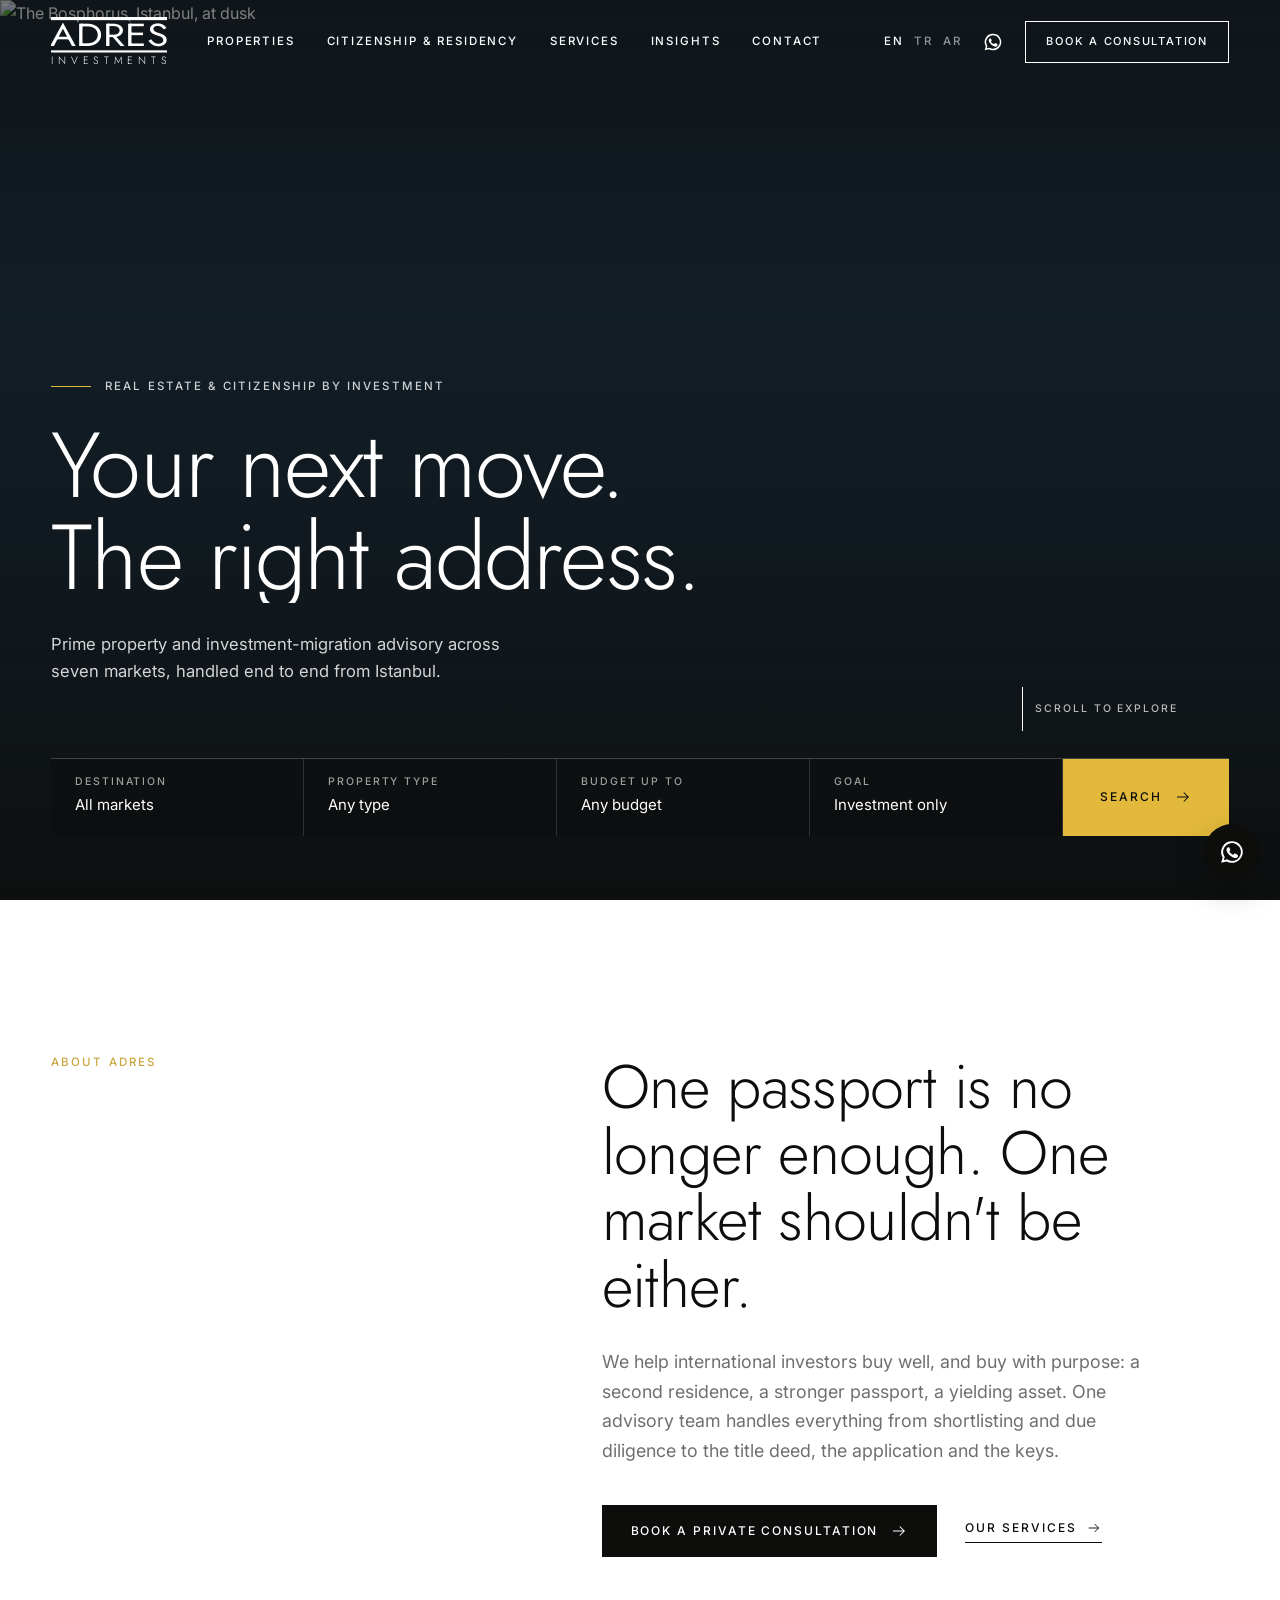
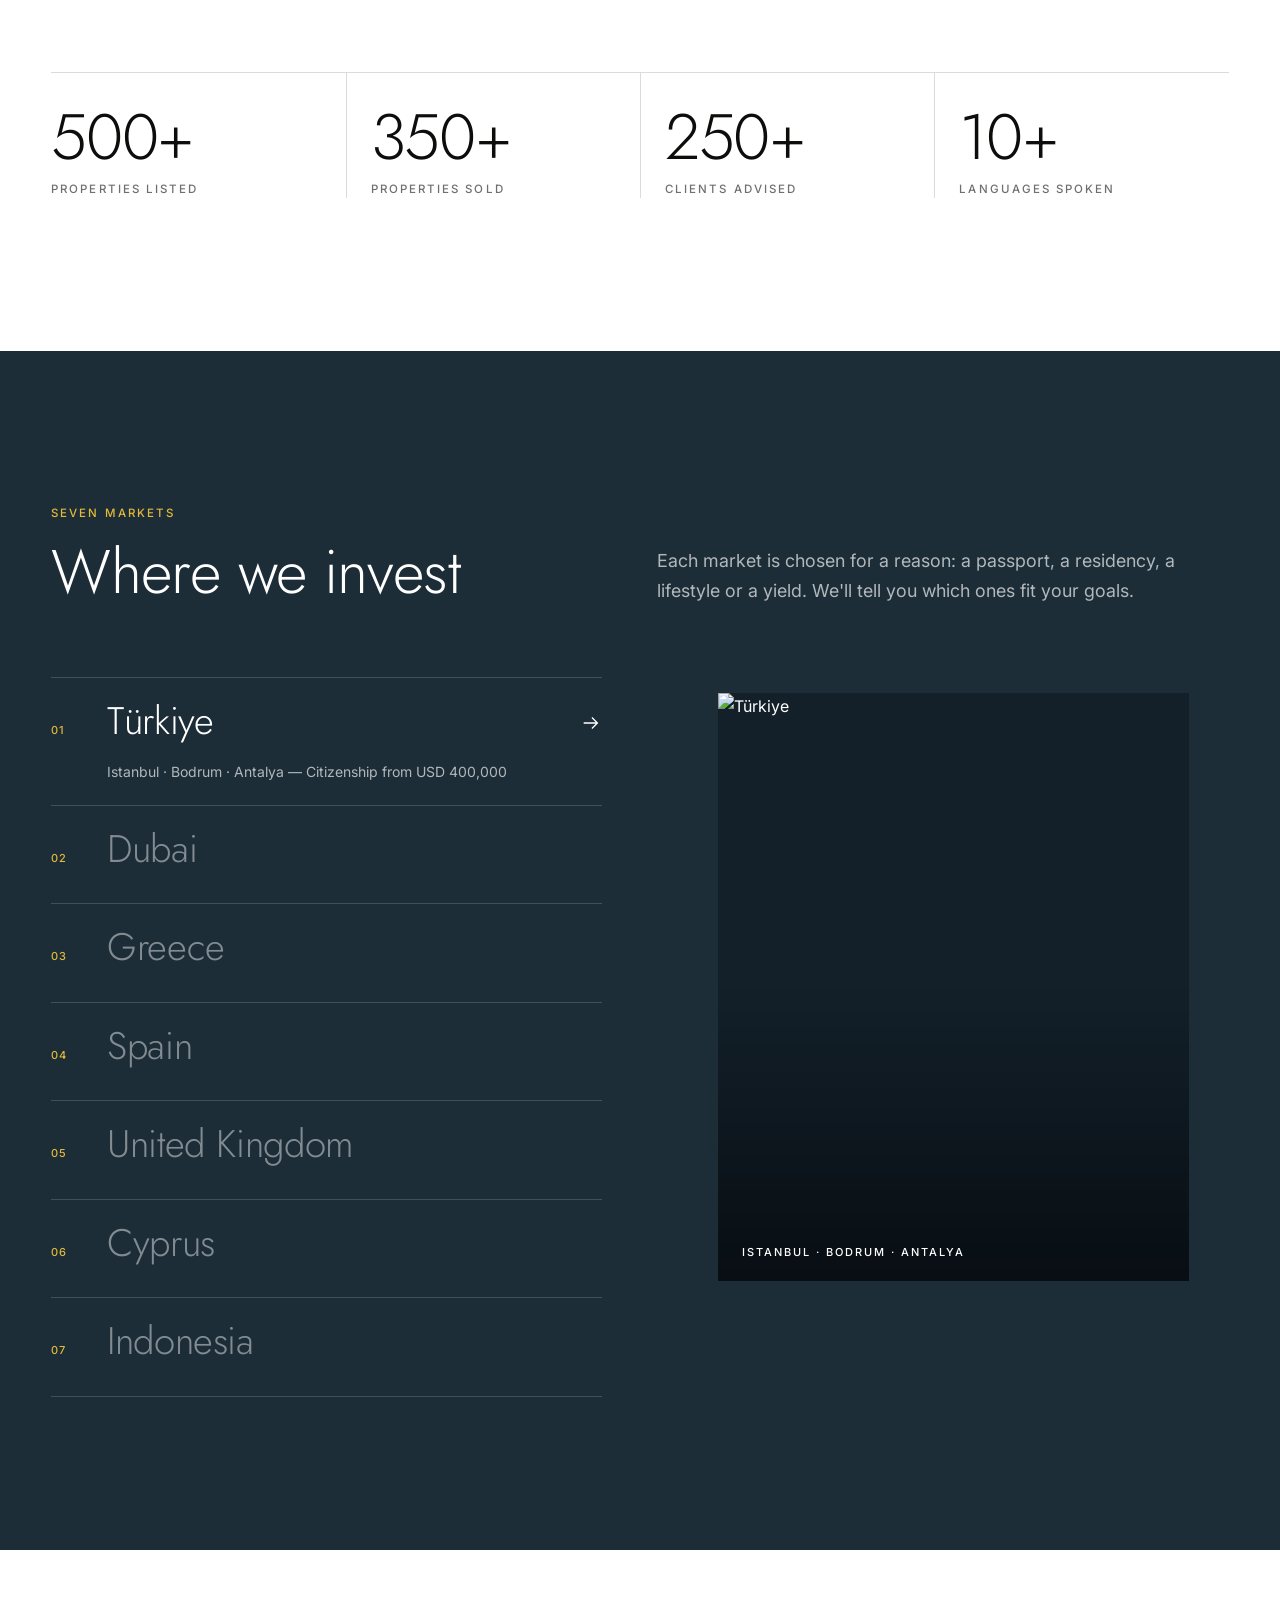
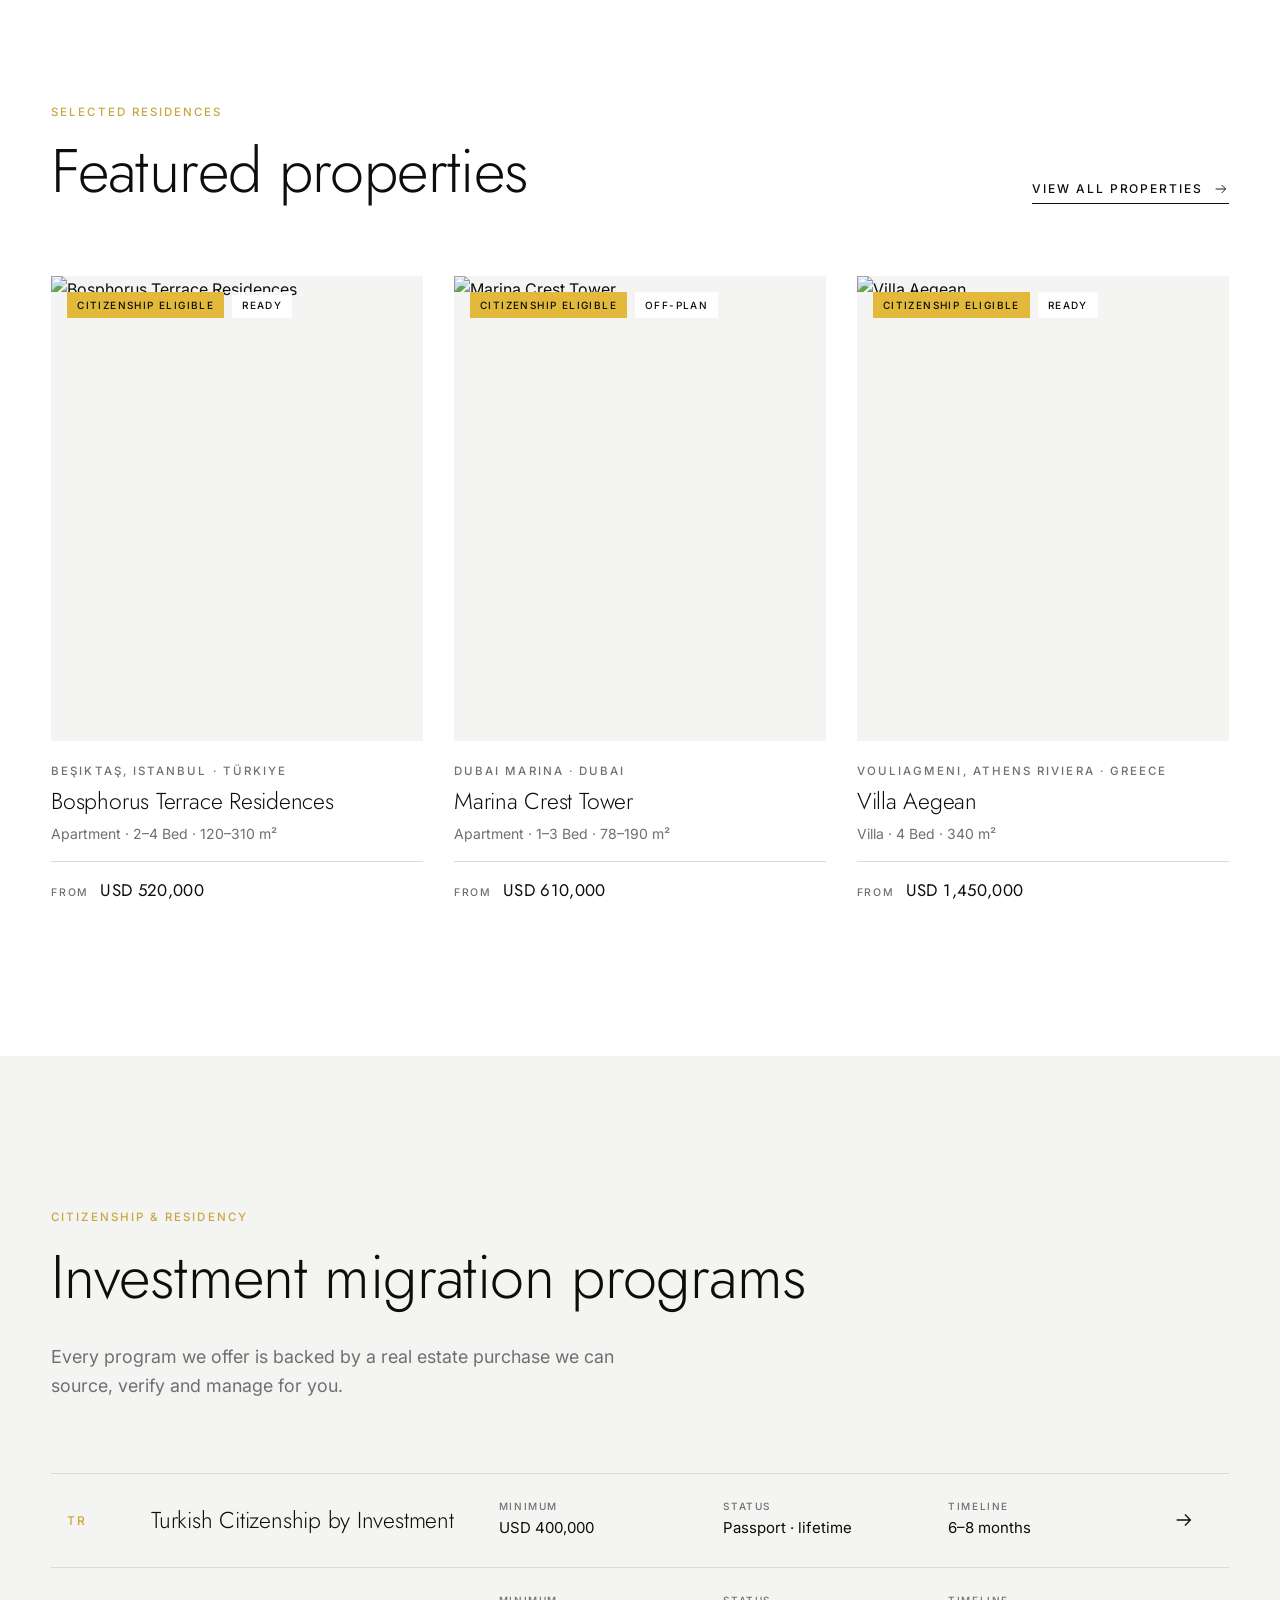
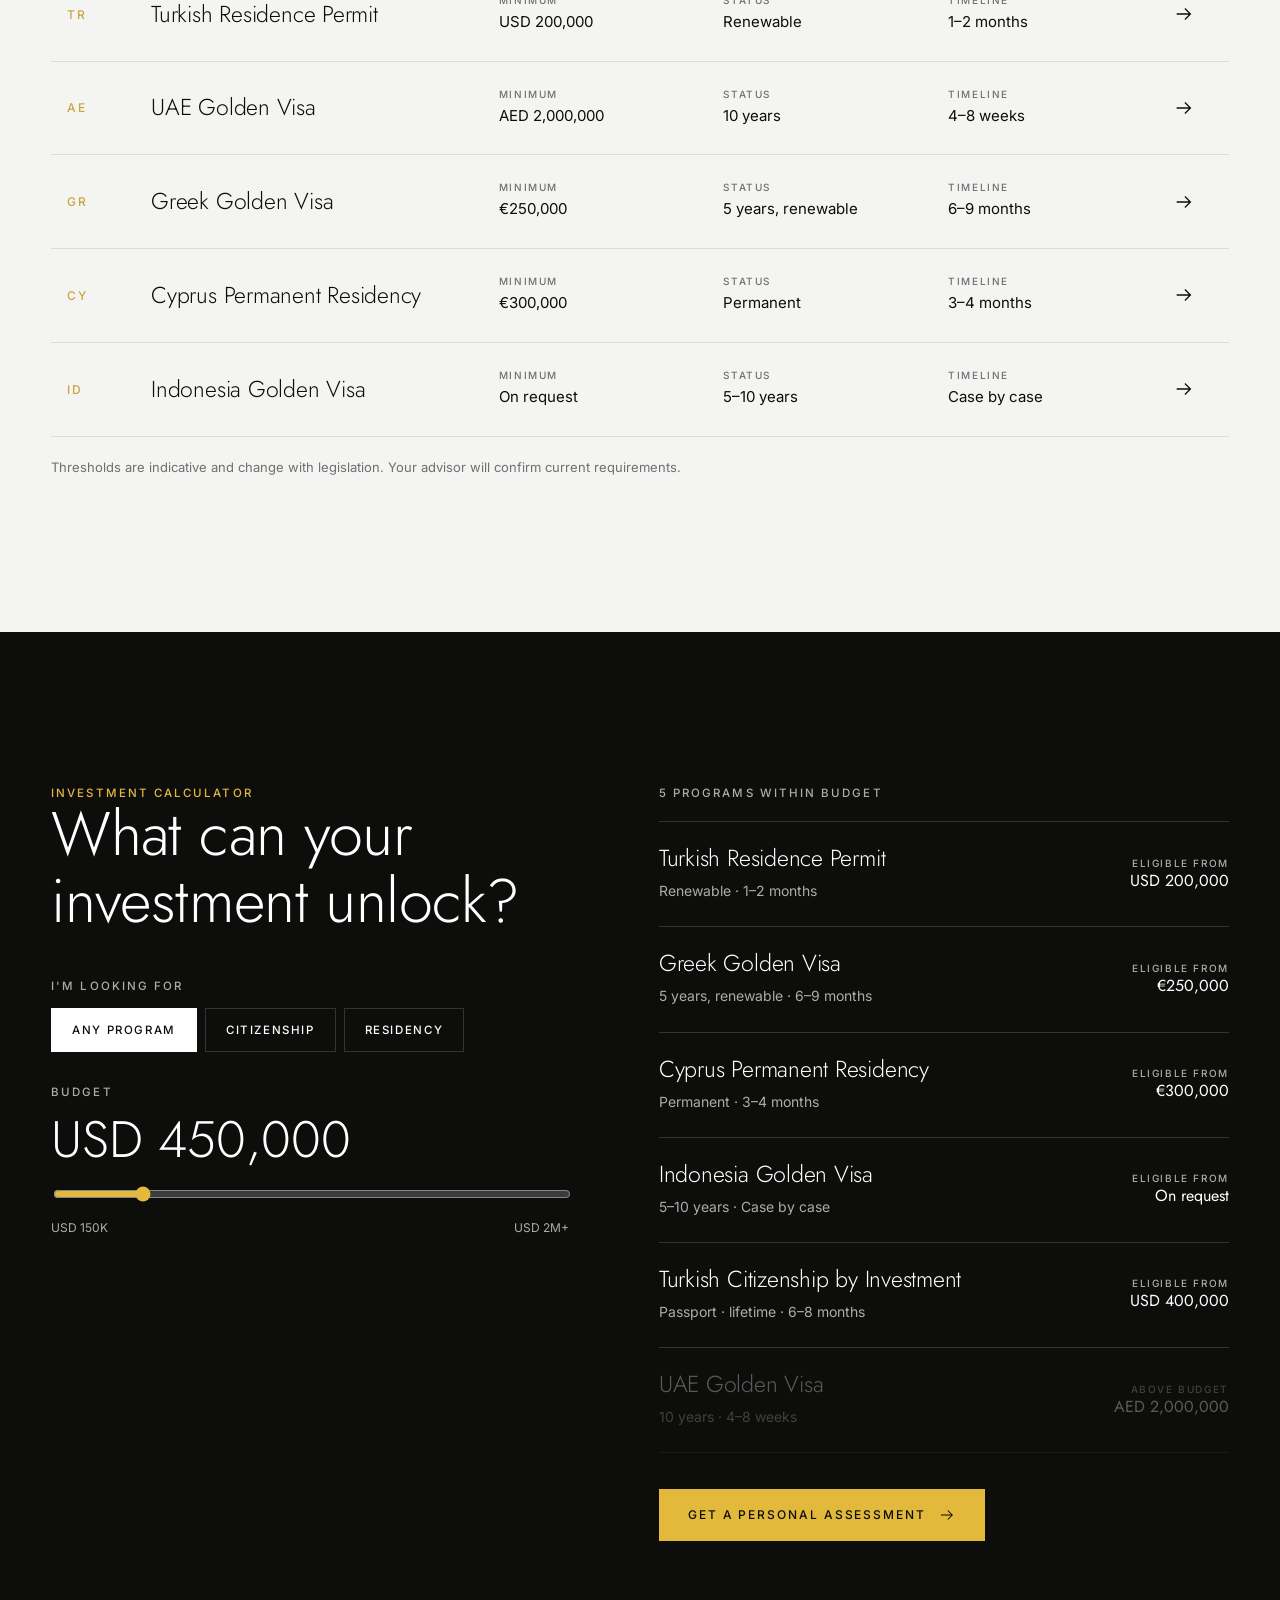
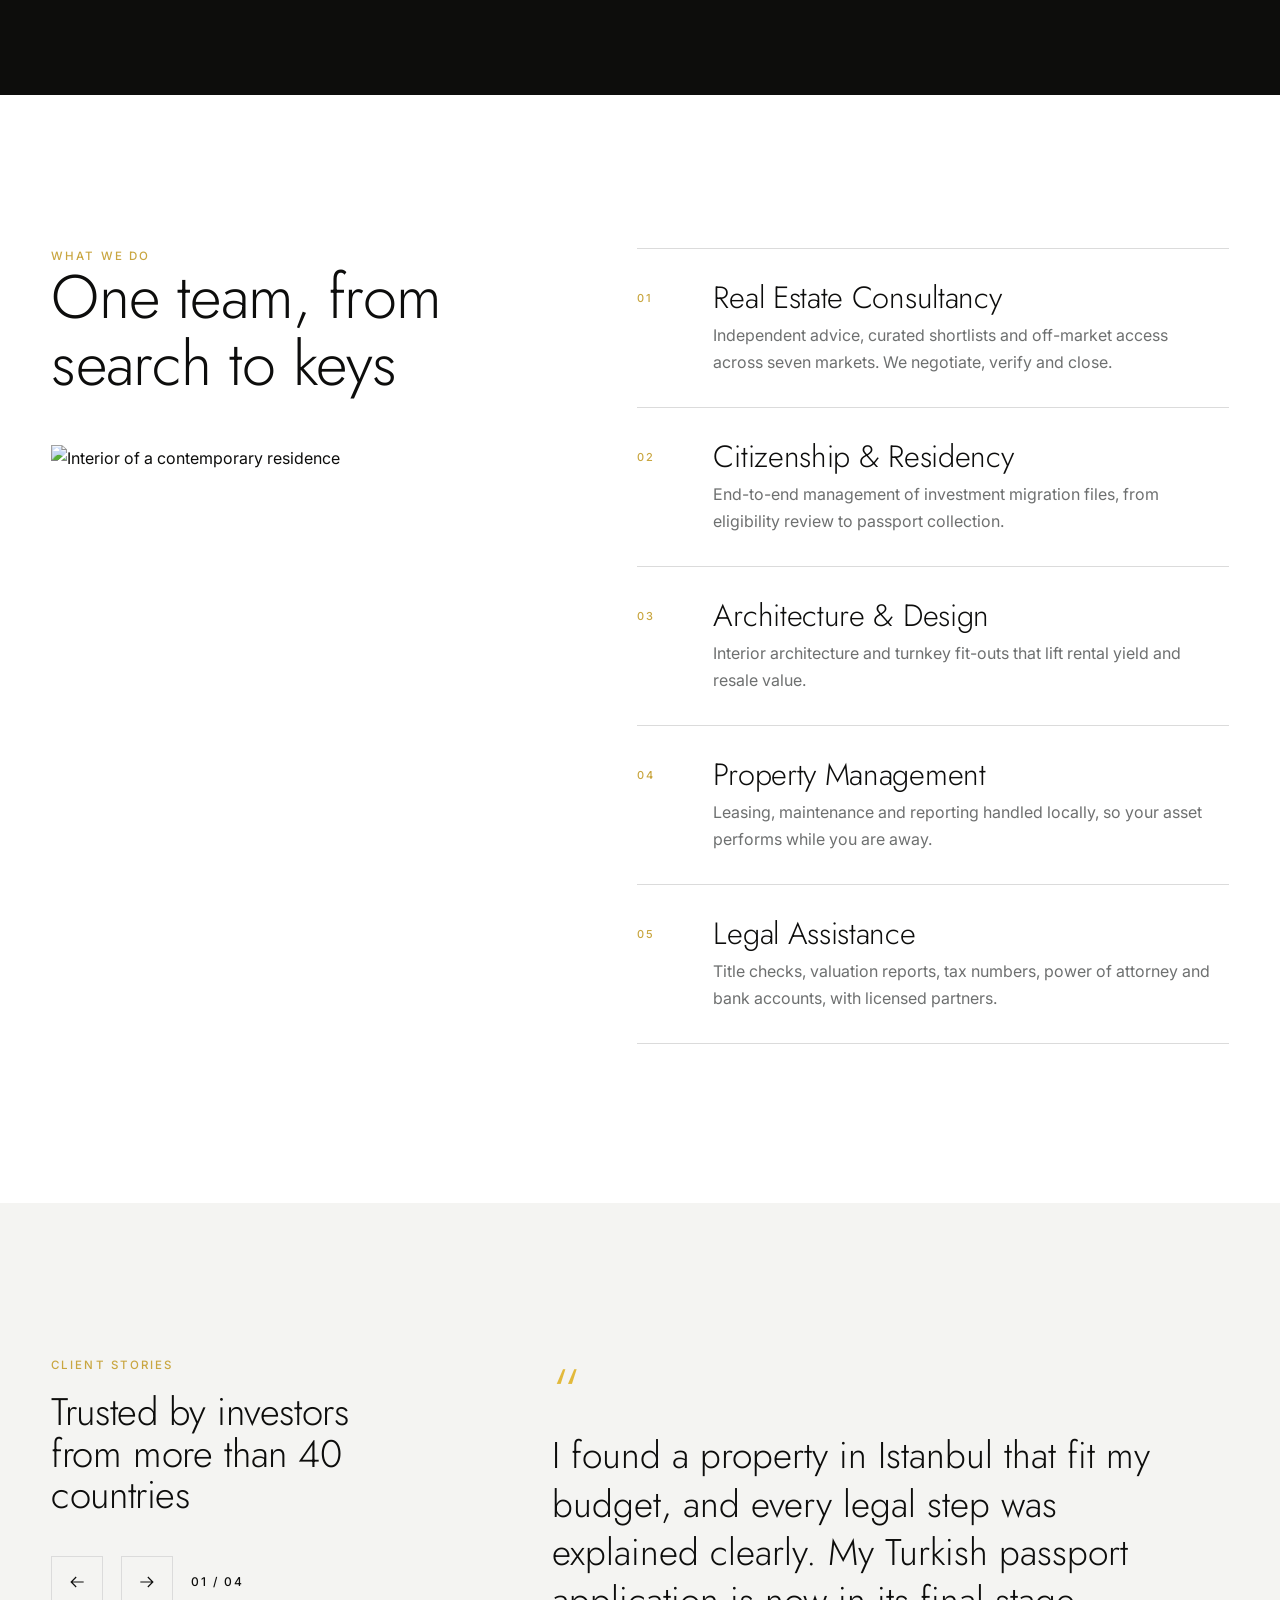
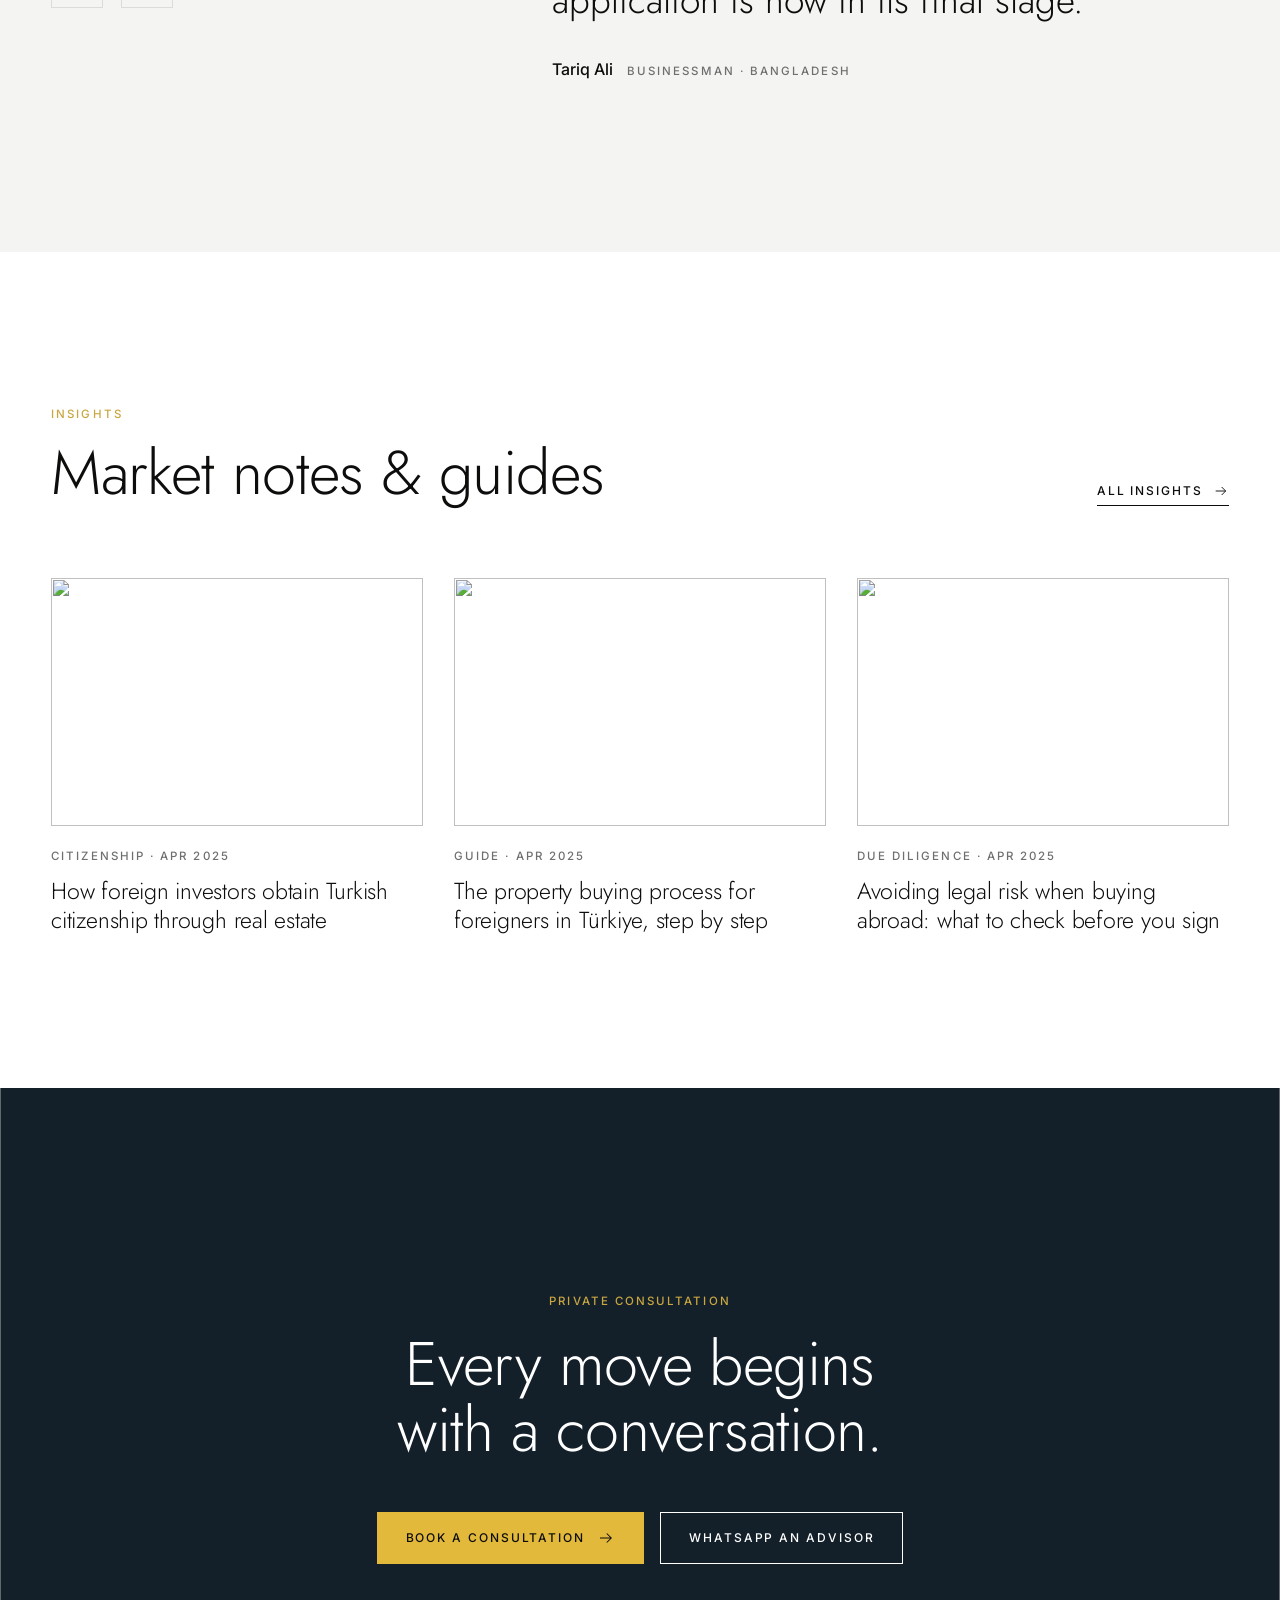
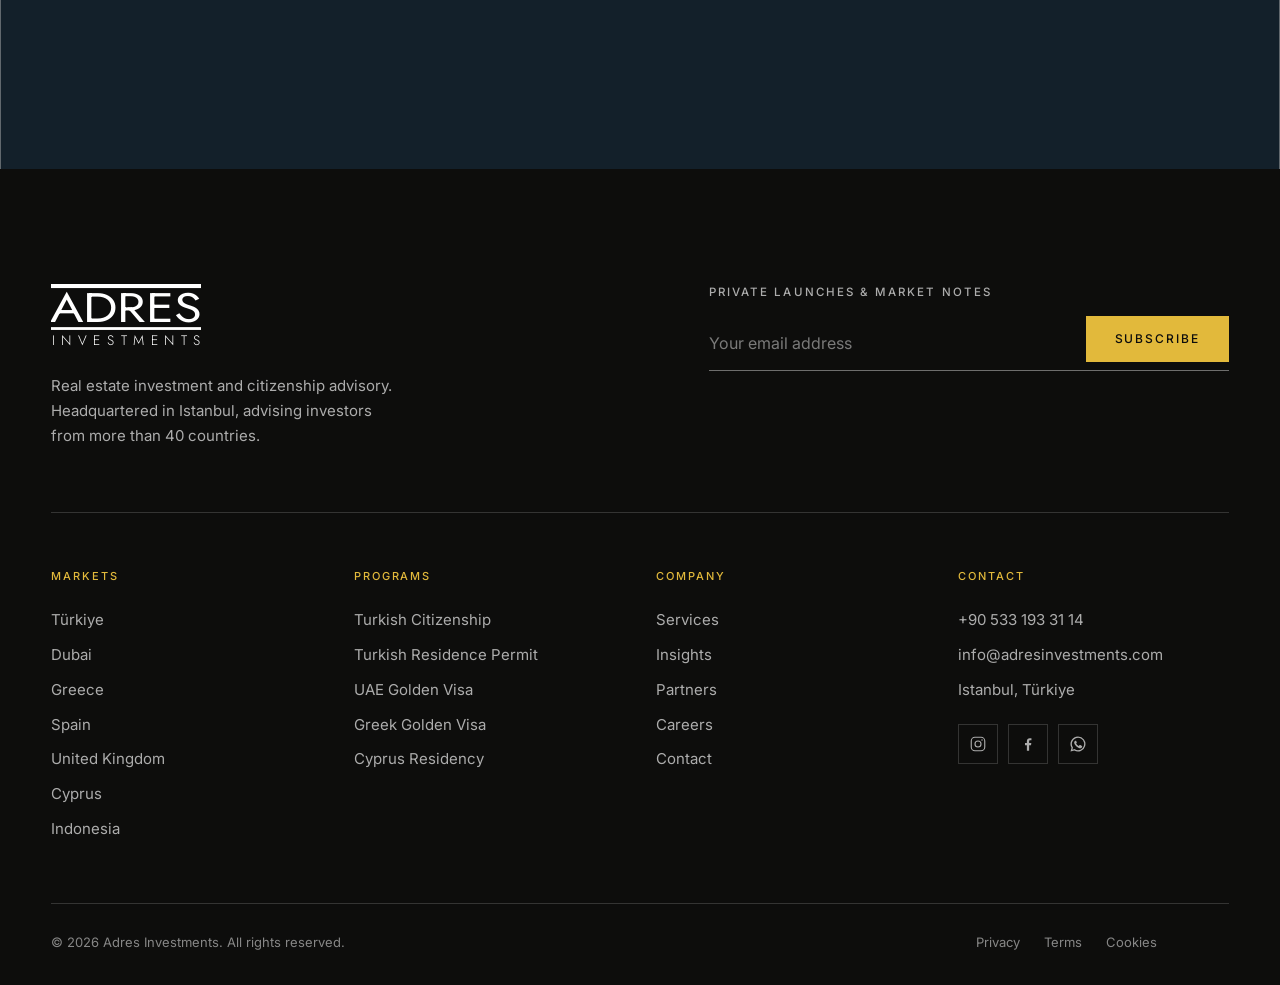
==== index.html @ 09f0e6aa "Adres Investments redesign concept Homepage with intro loader, properties listing, Turkish citizensh" ====
<!doctype html>
<html lang="en" class="js">
<head>
  <meta charset="utf-8" />
  <meta name="viewport" content="width=device-width, initial-scale=1" />
  <title>Adres Investments — Real Estate & Citizenship by Investment</title>
  <meta name="description" content="Real estate investment and citizenship advisory across Türkiye, Dubai, Greece, Spain, the UK, Cyprus and Indonesia." />
  <link rel="preconnect" href="https://fonts.googleapis.com" />
  <link rel="preconnect" href="https://fonts.gstatic.com" crossorigin />
  <link href="https://fonts.googleapis.com/css2?family=Inter:wght@400;500;600&family=Jost:wght@300;400;500&display=swap" rel="stylesheet" />
  <link rel="stylesheet" href="src/styles.css" />
  <script>
    (() => {
      const root = document.documentElement;
      let seen = false;
      try { seen = sessionStorage.getItem('adres-intro'); } catch (e) {}
      // Plays once per browser session; add ?intro to the URL to replay it in a pitch.
      const play = (!seen || /[?&]intro/.test(location.search)) && !matchMedia('(prefers-reduced-motion: reduce)').matches;
      if (play) root.classList.add('intro-on');
      setTimeout(() => { if (!window.__revealReady) root.classList.remove('js'); }, 2500);
      setTimeout(() => { if (!window.__introDone) { root.classList.remove('intro-on'); document.getElementById('intro')?.remove(); } }, 9000);
    })();
  </script>
</head>
<body data-page="home" data-header="overlay">
  <div class="intro" id="intro" aria-hidden="true">
    <div class="intro-panel"></div>
    <div class="intro-logo"></div>
    <div class="intro-meta">
      <span><span class="intro-tag">Real estate & citizenship by investment —</span><span class="intro-city">Istanbul</span></span>
      <span class="intro-count">000</span>
    </div>
    <div class="intro-bar"></div>
  </div>
  <div id="header-slot"></div>

  <main id="main">
    <!-- Hero -->
    <section class="hero">
      <div class="hero-media">
        <img src="https://images.unsplash.com/photo-1524231757912-21f4fe3a7200?auto=format&fit=crop&w=2400&q=80" alt="The Bosphorus, Istanbul, at dusk" fetchpriority="high" />
      </div>
      <div class="container hero-content">
        <p class="eyebrow">Real estate & citizenship by investment</p>
        <h1 class="display-xl"><span class="line"><span>Your next move.</span></span><span class="line"><span>The right address.</span></span></h1>
        <p class="hero-sub">Prime property and investment-migration advisory across seven markets, handled end to end from Istanbul.</p>

        <form class="search-dock" action="properties.html" method="get">
          <span class="scroll-cue"><i></i>Scroll to explore</span>
          <label><span>Destination</span>
            <select name="country">
              <option value="">All markets</option>
              <option value="turkey">Türkiye</option><option value="dubai">Dubai</option><option value="greece">Greece</option>
              <option value="spain">Spain</option><option value="uk">United Kingdom</option><option value="cyprus">Cyprus</option><option value="indonesia">Indonesia</option>
            </select>
          </label>
          <label><span>Property type</span>
            <select name="type">
              <option value="">Any type</option><option>Apartment</option><option>Villa</option><option>Residence</option><option>Town House</option><option>Commercial</option>
            </select>
          </label>
          <label><span>Budget up to</span>
            <select name="budget">
              <option value="">Any budget</option><option value="400000">USD 400,000</option><option value="750000">USD 750,000</option>
              <option value="1500000">USD 1.5M</option><option value="5000000">USD 5M</option>
            </select>
          </label>
          <label><span>Goal</span>
            <select name="program">
              <option value="">Investment only</option><option value="citizenship">Citizenship eligible</option><option value="residency">Residency</option>
            </select>
          </label>
          <button class="btn btn-gold" type="submit" data-icon="arrow">Search</button>
        </form>
      </div>
    </section>

    <!-- Statement + stats -->
    <section class="section">
      <div class="container">
        <div class="statement">
          <div data-reveal>
            <p class="eyebrow gold">About Adres</p>
          </div>
          <div>
            <h2 class="display-l" data-reveal>One passport is no longer enough. One market shouldn't be either.</h2>
            <p class="lede" data-reveal>We help international investors buy well, and buy with purpose: a second residence, a stronger passport, a yielding asset. One advisory team handles everything from shortlisting and due diligence to the title deed, the application and the keys.</p>
            <div class="statement-actions" data-reveal>
              <a class="btn btn-ink" href="contact.html" data-icon="arrow">Book a private consultation</a>
              <a class="link-arrow" href="#services" data-icon="arrow">Our services</a>
            </div>
          </div>
        </div>
        <div class="stats">
          <div class="stat" data-reveal><strong data-count="500" data-suffix="+">500+</strong><span class="eyebrow">Properties listed</span></div>
          <div class="stat" data-reveal><strong data-count="350" data-suffix="+">350+</strong><span class="eyebrow">Properties sold</span></div>
          <div class="stat" data-reveal><strong data-count="250" data-suffix="+">250+</strong><span class="eyebrow">Clients advised</span></div>
          <div class="stat" data-reveal><strong data-count="10" data-suffix="+">10+</strong><span class="eyebrow">Languages spoken</span></div>
        </div>
      </div>
    </section>

    <!-- Markets -->
    <section class="section bg-navy" id="markets">
      <div class="container">
        <div class="section-head">
          <div data-reveal>
            <p class="eyebrow gold">Seven markets</p>
            <h2 class="display-l">Where we invest</h2>
          </div>
          <p class="lede" data-reveal>Each market is chosen for a reason: a passport, a residency, a lifestyle or a yield. We'll tell you which ones fit your goals.</p>
        </div>
        <div class="markets">
          <ul class="market-list" id="marketList"></ul>
          <figure class="market-frame" id="marketFrame"></figure>
        </div>
      </div>
    </section>

    <!-- Featured -->
    <section class="section">
      <div class="container">
        <div class="section-head">
          <div data-reveal>
            <p class="eyebrow gold">Selected residences</p>
            <h2 class="display-l">Featured properties</h2>
          </div>
          <a class="link-arrow" href="properties.html" data-icon="arrow" data-reveal>View all properties</a>
        </div>
        <div class="prop-grid" id="featured"></div>
      </div>
    </section>

    <!-- Programs -->
    <section class="section bg-mist" id="programs">
      <div class="container">
        <div class="section-head">
          <div data-reveal>
            <p class="eyebrow gold">Citizenship & residency</p>
            <h2 class="display-l">Investment migration programs</h2>
          </div>
          <p class="lede" data-reveal>Every program we offer is backed by a real estate purchase we can source, verify and manage for you.</p>
        </div>
        <div class="programs" id="programRows"></div>
        <p class="programs-note">Thresholds are indicative and change with legislation. Your advisor will confirm current requirements.</p>
      </div>
    </section>

    <!-- Calculator -->
    <section class="section bg-ink on-dark" id="calculator">
      <div class="container calc">
        <div>
          <p class="eyebrow gold" data-reveal>Investment calculator</p>
          <h2 class="display-l" data-reveal>What can your investment unlock?</h2>
          <div class="calc-form" data-reveal>
            <div>
              <span class="eyebrow field-label">I'm looking for</span>
              <div class="seg" id="goalSeg">
                <button type="button" class="is-on" data-goal="any">Any program</button>
                <button type="button" data-goal="citizenship">Citizenship</button>
                <button type="button" data-goal="residency">Residency</button>
              </div>
            </div>
            <div>
              <label class="eyebrow field-label" for="budget">Budget</label>
              <div class="range-out" id="budgetOut">USD 450,000</div>
              <input type="range" id="budget" min="150000" max="2000000" step="25000" value="450000" />
              <div class="range-scale"><span>USD 150K</span><span>USD 2M+</span></div>
            </div>
          </div>
        </div>
        <div data-reveal>
          <p class="eyebrow"><span id="calcCount">0</span> programs within budget</p>
          <div class="calc-results" id="calcResults" style="margin-top:20px"></div>
          <a class="btn btn-gold" href="contact.html" data-icon="arrow" style="margin-top:36px">Get a personal assessment</a>
        </div>
      </div>
    </section>

    <!-- Services -->
    <section class="section" id="services">
      <div class="container services">
        <div>
          <p class="eyebrow gold" data-reveal>What we do</p>
          <h2 class="display-l" data-reveal style="margin-bottom:48px">One team, from search to keys</h2>
          <div class="services-media" data-reveal>
            <img data-parallax src="https://images.unsplash.com/photo-1600210492486-724fe5c67fb0?auto=format&fit=crop&w=1200&q=80" alt="Interior of a contemporary residence" loading="lazy" />
          </div>
        </div>
        <div class="service-list" id="serviceList"></div>
      </div>
    </section>

    <!-- Testimonials -->
    <section class="section bg-mist">
      <div class="container quote-wrap">
        <div data-reveal>
          <p class="eyebrow gold">Client stories</p>
          <h2 class="display-m" style="margin-top:18px">Trusted by investors from more than 40 countries</h2>
          <div class="quote-ctrl">
            <button class="prev" id="quotePrev" type="button" aria-label="Previous" data-icon="arrow"></button>
            <button class="next" id="quoteNext" type="button" aria-label="Next" data-icon="arrow"></button>
            <span class="quote-count" id="quoteCount">01 / 04</span>
          </div>
        </div>
        <div class="quote-stage" id="quoteStage" data-reveal aria-live="polite"></div>
      </div>
    </section>

    <!-- Insights -->
    <section class="section" id="insights">
      <div class="container">
        <div class="section-head">
          <div data-reveal>
            <p class="eyebrow gold">Insights</p>
            <h2 class="display-l">Market notes & guides</h2>
          </div>
          <a class="link-arrow" href="#" data-icon="arrow" data-reveal>All insights</a>
        </div>
        <div class="insight-grid" id="insightGrid"></div>
      </div>
    </section>

    <!-- CTA -->
    <section class="cta-band">
      <img data-parallax src="https://images.unsplash.com/photo-1512453979798-5ea266f8880c?auto=format&fit=crop&w=2400&q=80" alt="" loading="lazy" />
      <div class="container">
        <p class="eyebrow gold" data-reveal>Private consultation</p>
        <h2 class="display-l" data-reveal>Every move begins with a conversation.</h2>
        <div class="actions" data-reveal>
          <a class="btn btn-gold" href="contact.html" data-icon="arrow">Book a consultation</a>
          <a class="btn btn-line" href="https://wa.me/905331933114" target="_blank" rel="noopener">WhatsApp an advisor</a>
        </div>
      </div>
    </section>
  </main>

  <div id="footer-slot"></div>

  <script src="https://cdnjs.cloudflare.com/ajax/libs/gsap/3.12.5/gsap.min.js"></script>
  <script src="https://cdnjs.cloudflare.com/ajax/libs/gsap/3.12.5/ScrollTrigger.min.js"></script>
  <script src="https://unpkg.com/lenis@1.1.13/dist/lenis.min.js"></script>
  <script type="module" src="src/main.js"></script>
</body>
</html>
---- src/styles.css ----
/* Adres Investments: design tokens taken from the current brand (logo black, navy #1C2D37, gold #E2B93B) */
:root {
  --ink: #0d0d0c;
  --navy: #1c2d37;
  --navy-deep: #13202a;
  --slate: #364440;
  --gold: #e2b93b;
  --gold-soft: #c9a640;
  --paper: #ffffff;
  --mist: #f4f4f2;
  --line: #dbdbdb;
  --line-dark: rgba(255, 255, 255, 0.16);
  --muted: #6e7070;
  --muted-light: rgba(255, 255, 255, 0.66);

  --display: 'Jost', 'Futura', system-ui, sans-serif;
  --body: 'Inter', system-ui, -apple-system, 'Segoe UI', sans-serif;

  --gutter: clamp(16px, 4vw, 56px);
  --max: 1440px;
  --hdr: 84px;
  --ease: cubic-bezier(0.22, 1, 0.36, 1);
}

*, *::before, *::after { box-sizing: border-box; }
html { -webkit-text-size-adjust: 100%; }
html.lenis, html.lenis body { height: auto; }
.lenis.lenis-smooth { scroll-behavior: auto !important; }
body {
  margin: 0;
  background: var(--paper);
  color: var(--ink);
  font: 400 16px/1.65 var(--body);
  -webkit-font-smoothing: antialiased;
  overflow-x: hidden;
}
img { display: block; max-width: 100%; }
a { color: inherit; text-decoration: none; }
button, input, select, textarea { font: inherit; color: inherit; }
h1, h2, h3, h4 { font-family: var(--display); font-weight: 300; margin: 0; line-height: 1.08; letter-spacing: -0.01em; }
p { margin: 0; }
.sr { position: absolute; width: 1px; height: 1px; overflow: hidden; clip: rect(0 0 0 0); }
.skip { position: absolute; left: -999px; top: 8px; z-index: 100; background: var(--ink); color: #fff; padding: 10px 16px; }
.skip:focus { left: 8px; }
:focus-visible { outline: 2px solid var(--gold); outline-offset: 3px; }

.container { width: 100%; max-width: var(--max); margin: 0 auto; padding: 0 var(--gutter); }
.section { padding: clamp(88px, 12vw, 168px) 0; }
.section-tight { padding: clamp(64px, 8vw, 112px) 0; }
.bg-mist { background: var(--mist); }
.bg-navy { background: var(--navy); color: #fff; }
.bg-ink { background: var(--ink); color: #fff; }

/* Type */
.eyebrow {
  font: 500 11.5px/1.4 var(--body);
  letter-spacing: 0.18em;
  text-transform: uppercase;
  color: var(--muted);
}
.bg-navy .eyebrow, .bg-ink .eyebrow, .on-dark .eyebrow { color: var(--muted-light); }
.eyebrow.gold { color: var(--gold-soft); }
.bg-navy .eyebrow.gold, .on-dark .eyebrow.gold { color: var(--gold); }
.display-xl { font-size: clamp(2.75rem, 7.2vw, 6.6rem); line-height: 1; letter-spacing: -0.02em; }
.display-l { font-size: clamp(2.2rem, 4.8vw, 4.4rem); }
.display-m { font-size: clamp(1.75rem, 3vw, 2.75rem); }
.lede { font-size: clamp(1.05rem, 1.4vw, 1.2rem); color: var(--muted); max-width: 52ch; }
.bg-navy .lede, .bg-ink .lede, .on-dark .lede { color: var(--muted-light); }
.section-head { display: flex; justify-content: space-between; align-items: end; gap: 32px; margin-bottom: clamp(40px, 6vw, 72px); flex-wrap: wrap; }
.section-head .eyebrow { margin-bottom: 18px; }

/* Buttons */
.btn {
  display: inline-flex; align-items: center; justify-content: center; gap: 12px;
  height: 52px; padding: 0 28px;
  font: 500 12px/1 var(--body); letter-spacing: 0.16em; text-transform: uppercase;
  border: 1px solid transparent; cursor: pointer; white-space: nowrap;
  transition: background 0.4s var(--ease), color 0.4s var(--ease), border-color 0.4s var(--ease);
}
.btn svg { width: 18px; height: 18px; transition: transform 0.4s var(--ease); }
.btn:hover svg { transform: translateX(4px); }
.btn-sm { height: 42px; padding: 0 20px; font-size: 11px; }
.btn-ink { background: var(--ink); color: #fff; }
.btn-ink:hover { background: var(--navy); }
.btn-navy { background: var(--navy); color: #fff; }
.btn-navy:hover { background: var(--ink); }
.btn-gold { background: var(--gold); color: var(--ink); }
.btn-gold:hover { background: #fff; }
.btn-line { border-color: currentColor; background: transparent; }
.btn-line:hover { background: var(--ink); color: #fff; border-color: var(--ink); }
.on-dark .btn-line:hover, .bg-navy .btn-line:hover { background: #fff; color: var(--ink); border-color: #fff; }
@media (max-width: 480px) {
  .btn { white-space: normal; text-align: center; height: auto; min-height: 52px; padding: 14px 22px; line-height: 1.4; }
}
.link-arrow {
  display: inline-flex; align-items: center; gap: 10px;
  font: 500 12px/1 var(--body); letter-spacing: 0.16em; text-transform: uppercase;
  padding-bottom: 6px; border-bottom: 1px solid currentColor;
}
.link-arrow svg { width: 16px; height: 16px; transition: transform 0.4s var(--ease); }
.link-arrow:hover svg { transform: translateX(4px); }

/* Header */
.site-header {
  position: fixed; inset: 0 0 auto; z-index: 50; height: var(--hdr);
  color: var(--ink); background: rgba(255, 255, 255, 0.96);
  border-bottom: 1px solid var(--line);
  transition: background 0.5s var(--ease), color 0.5s var(--ease), border-color 0.5s var(--ease), transform 0.5s var(--ease);
}
body[data-header='overlay'] .site-header:not(.is-solid) { background: transparent; color: #fff; border-color: transparent; }
.site-header.is-hidden { transform: translateY(-100%); }
.hdr { height: 100%; display: flex; align-items: center; gap: 40px; }
.brand { display: block; flex: none; }
.brand .logo { width: 116px; height: auto; display: block; }
.primary { display: flex; gap: 32px; margin-right: auto; }
.primary a, .lang button {
  font: 500 11.5px/1 var(--body); letter-spacing: 0.16em; text-transform: uppercase;
  position: relative; padding: 8px 0;
}
.primary a::after { content: ''; position: absolute; left: 0; right: 0; bottom: 0; height: 1px; background: currentColor; transform: scaleX(0); transform-origin: right; transition: transform 0.5s var(--ease); }
.primary a:hover::after, .primary a[aria-current]::after { transform: scaleX(1); transform-origin: left; }
.hdr-actions { display: flex; align-items: center; gap: 22px; }
.lang { display: flex; gap: 10px; }
.lang button { background: none; border: 0; cursor: pointer; opacity: 0.55; padding: 8px 0; }
.lang button.is-on { opacity: 1; }
.hdr-wa svg { width: 20px; height: 20px; display: block; }
.menu-btn { display: none; width: 44px; height: 44px; background: none; border: 0; cursor: pointer; position: relative; }
.menu-btn span:not(.sr) { position: absolute; left: 10px; right: 10px; height: 1.5px; background: currentColor; transition: transform 0.4s var(--ease); }
.menu-btn span:nth-child(1) { top: 18px; }
.menu-btn span:nth-child(2) { top: 25px; }
.menu-btn[aria-expanded='true'] span:nth-child(1) { transform: translateY(3.5px) rotate(45deg); }
.menu-btn[aria-expanded='true'] span:nth-child(2) { transform: translateY(-3.5px) rotate(-45deg); }

.mobile-menu {
  position: fixed; inset: 0; z-index: 40; background: var(--ink); color: #fff;
  padding: calc(var(--hdr) + 32px) var(--gutter) 32px; display: flex; flex-direction: column; justify-content: space-between;
}
.mobile-menu[hidden] { display: none; }
.mobile-menu nav a { display: flex; align-items: baseline; gap: 16px; font: 300 clamp(1.9rem, 8vw, 2.6rem)/1.2 var(--display); padding: 10px 0; border-bottom: 1px solid var(--line-dark); }
.mobile-menu nav small { font: 500 11px var(--body); color: var(--gold); letter-spacing: 0.1em; }
.mobile-menu-foot { display: grid; gap: 14px; color: var(--muted-light); }
body.menu-open .site-header { background: var(--ink) !important; color: #fff !important; border-color: transparent !important; }
body.menu-open { overflow: hidden; }

@media (max-width: 1180px) {
  .primary, .lang, .hdr-cta { display: none; }
  .menu-btn { display: block; }
  .hdr { justify-content: space-between; }
}

/* Hero */
.hero { position: relative; min-height: 100svh; color: #fff; display: flex; flex-direction: column; justify-content: flex-end; overflow: hidden; background: var(--navy-deep); }
.hero-media { position: absolute; inset: 0; }
.hero-media img { width: 100%; height: 100%; object-fit: cover; animation: kenburns 14s var(--ease) both; }
.hero-media::after { content: ''; position: absolute; inset: 0; background: linear-gradient(180deg, rgba(13, 13, 12, 0.55) 0%, rgba(13, 13, 12, 0.12) 35%, rgba(13, 13, 12, 0.35) 62%, rgba(13, 13, 12, 0.86) 100%); }
@keyframes kenburns { from { transform: scale(1.12); } to { transform: scale(1); } }
.hero-content { position: relative; padding-top: calc(var(--hdr) + 24px); padding-bottom: clamp(40px, 6vw, 64px); }
.hero-content .eyebrow { color: rgba(255, 255, 255, 0.8); margin-bottom: 24px; display: flex; gap: 14px; align-items: center; }
.hero-content .eyebrow::before { content: ''; width: 40px; height: 1px; background: var(--gold); }
.hero h1 { max-width: 13ch; }
.hero h1 .line { display: block; overflow: hidden; }
.hero h1 .line > span { display: block; }
.hero-sub { margin-top: 28px; max-width: 46ch; color: rgba(255, 255, 255, 0.82); font-size: clamp(1rem, 1.3vw, 1.15rem); }

.search-dock {
  position: relative; margin-top: clamp(40px, 6vw, 72px);
  display: grid; grid-template-columns: repeat(4, 1fr) auto;
  background: rgba(13, 13, 12, 0.42); backdrop-filter: blur(18px); -webkit-backdrop-filter: blur(18px);
  border-top: 1px solid rgba(255, 255, 255, 0.22);
}
.search-dock label { display: flex; flex-direction: column; gap: 6px; padding: 18px 24px; border-right: 1px solid rgba(255, 255, 255, 0.14); cursor: pointer; }
.search-dock label span { font: 500 10.5px/1 var(--body); letter-spacing: 0.18em; text-transform: uppercase; color: rgba(255, 255, 255, 0.6); }
.search-dock select { appearance: none; background: transparent; border: 0; color: #fff; font-size: 15px; padding: 0; cursor: pointer; outline: none; }
.search-dock select option { color: var(--ink); }
.search-dock .btn { height: auto; min-height: 72px; padding: 0 36px; }
.scroll-cue { position: absolute; right: var(--gutter); bottom: calc(100% + 28px); display: flex; align-items: center; gap: 12px; font: 500 10.5px/1 var(--body); letter-spacing: 0.18em; text-transform: uppercase; color: rgba(255, 255, 255, 0.7); }
.scroll-cue i { width: 1px; height: 44px; background: rgba(255, 255, 255, 0.3); position: relative; overflow: hidden; }
.scroll-cue i::after { content: ''; position: absolute; inset: 0; background: #fff; animation: cue 2.2s var(--ease) infinite; }
@keyframes cue { from { transform: translateY(-100%); } to { transform: translateY(100%); } }

.search-dock select { width: 100%; min-width: 0; text-overflow: ellipsis; }
@media (max-width: 900px) {
  .search-dock { grid-template-columns: minmax(0, 1fr) minmax(0, 1fr); }
  .search-dock label { padding: 14px 16px; min-width: 0; }
  .search-dock label:nth-child(2n) { border-right: 0; }
  .search-dock label { border-bottom: 1px solid rgba(255, 255, 255, 0.14); }
  .search-dock .btn { grid-column: 1 / -1; min-height: 60px; }
  .scroll-cue { display: none; }
}

/* Page hero (inner pages) */
.page-hero { padding: calc(var(--hdr) + clamp(56px, 8vw, 112px)) 0 clamp(48px, 6vw, 80px); border-bottom: 1px solid var(--line); }
.page-hero .eyebrow { margin-bottom: 22px; }
.page-hero .lede { margin-top: 24px; }
.page-hero-img { position: relative; color: #fff; min-height: 78svh; display: flex; align-items: flex-end; padding: calc(var(--hdr) + 40px) 0 clamp(48px, 6vw, 80px); overflow: hidden; border: 0; }
.page-hero-img > img { position: absolute; inset: 0; width: 100%; height: 100%; object-fit: cover; }
.page-hero-img::before { content: ''; position: absolute; inset: 0; z-index: 1; background: linear-gradient(180deg, rgba(13, 13, 12, 0.5), rgba(13, 13, 12, 0.2) 40%, rgba(13, 13, 12, 0.85)); }
.page-hero-img .container { position: relative; z-index: 2; }
.crumbs { display: flex; gap: 10px; margin-bottom: 26px; font: 500 11px/1 var(--body); letter-spacing: 0.16em; text-transform: uppercase; color: var(--muted); }
.on-dark .crumbs { color: rgba(255, 255, 255, 0.7); }
.crumbs a:hover { color: var(--gold-soft); }

/* Statement + stats */
.statement { display: grid; grid-template-columns: 1fr 1.4fr; gap: clamp(40px, 8vw, 120px); align-items: start; }
.statement p.lede { margin-top: 28px; }
.statement-actions { margin-top: 40px; display: flex; gap: 28px; align-items: center; flex-wrap: wrap; }
.stats { display: grid; grid-template-columns: repeat(4, 1fr); margin-top: clamp(72px, 9vw, 128px); border-top: 1px solid var(--line); }
.stat { padding: 32px 24px 0 0; }
.stat + .stat { padding-left: 24px; border-left: 1px solid var(--line); }
.stat strong { display: block; font: 300 clamp(2.6rem, 5vw, 4.4rem)/1 var(--display); letter-spacing: -0.02em; }
.stat span { display: block; margin-top: 12px; }
@media (max-width: 900px) {
  .statement { grid-template-columns: minmax(0, 1fr); }
  .stats { grid-template-columns: 1fr 1fr; }
  .stat:nth-child(3) { padding-left: 0; border-left: 0; }
  .stat:nth-child(n + 3) { border-top: 1px solid var(--line); margin-top: 32px; }
}

/* Markets */
.markets { display: grid; grid-template-columns: 1fr 1fr; gap: clamp(40px, 6vw, 96px); align-items: start; }
.market-list { list-style: none; margin: 0; padding: 0; border-top: 1px solid var(--line-dark); }
.market-item { border-bottom: 1px solid var(--line-dark); }
.market-item a { display: grid; grid-template-columns: 44px 1fr auto; align-items: baseline; gap: 12px; padding: 22px 0; transition: padding 0.5s var(--ease), color 0.5s var(--ease); }
.market-item small { font: 500 11px var(--body); letter-spacing: 0.1em; color: var(--gold); }
.market-item h3 { font-size: clamp(1.7rem, 3vw, 2.6rem); color: rgba(255, 255, 255, 0.45); transition: color 0.5s var(--ease); }
.market-item p { grid-column: 2 / -1; font-size: 14px; color: var(--muted-light); max-height: 0; overflow: hidden; opacity: 0; transition: max-height 0.6s var(--ease), opacity 0.6s var(--ease), margin 0.6s var(--ease); }
.market-item .arrow { width: 22px; height: 22px; opacity: 0; transform: translateX(-8px); transition: 0.5s var(--ease); }
.market-item.is-active h3 { color: #fff; }
.market-item.is-active p { max-height: 96px; opacity: 1; margin-top: 6px; }
.market-item.is-active .arrow { opacity: 1; transform: none; }
.market-frame { position: sticky; top: calc(var(--hdr) + 32px); aspect-ratio: 4 / 5; overflow: hidden; background: var(--navy-deep); }
.market-frame img { position: absolute; inset: 0; width: 100%; height: 100%; object-fit: cover; opacity: 0; transform: scale(1.06); transition: opacity 0.9s var(--ease), transform 1.4s var(--ease); }
.market-frame img.is-active { opacity: 1; transform: scale(1); }
.market-frame figcaption { position: absolute; left: 24px; bottom: 22px; z-index: 2; font: 500 11px var(--body); letter-spacing: 0.18em; text-transform: uppercase; }
.market-frame::after { content: ''; position: absolute; inset: 50% 0 0; background: linear-gradient(transparent, rgba(0, 0, 0, 0.55)); z-index: 1; }
@media (max-width: 900px) {
  .markets { grid-template-columns: 1fr; }
  .market-frame { position: relative; top: 0; aspect-ratio: 4 / 3; order: -1; }
}

/* Property cards */
.prop-grid { display: grid; grid-template-columns: repeat(3, 1fr); gap: clamp(28px, 3vw, 44px) clamp(20px, 2.4vw, 32px); }
.prop-card { display: flex; flex-direction: column; }
.prop-media { position: relative; display: block; aspect-ratio: 4 / 5; overflow: hidden; background: var(--mist); }
.prop-media img { width: 100%; height: 100%; object-fit: cover; transition: transform 1.2s var(--ease); }
.prop-card:hover .prop-media img { transform: scale(1.05); }
.prop-tags { position: absolute; top: 16px; left: 16px; display: flex; gap: 8px; flex-wrap: wrap; }
.tag { font: 500 10px/1 var(--body); letter-spacing: 0.14em; text-transform: uppercase; padding: 8px 10px; background: rgba(255, 255, 255, 0.92); color: var(--ink); }
.tag-gold { background: var(--gold); }
.prop-body { padding-top: 22px; }
.prop-body h3 { font-size: clamp(1.35rem, 1.8vw, 1.65rem); margin: 10px 0 8px; }
.prop-meta { font-size: 14px; color: var(--muted); }
.prop-price { margin-top: 16px; padding-top: 16px; border-top: 1px solid var(--line); font: 400 1.05rem var(--display); letter-spacing: 0.02em; }
.prop-price small { font: 500 10.5px var(--body); letter-spacing: 0.16em; text-transform: uppercase; color: var(--muted); margin-right: 6px; }
@media (max-width: 1000px) { .prop-grid { grid-template-columns: 1fr 1fr; } }
@media (max-width: 620px) { .prop-grid { grid-template-columns: 1fr; } }

/* Programs table */
.programs { border-top: 1px solid var(--line); }
.program-row { display: grid; grid-template-columns: 64px 1.6fr 1fr 1fr 1fr 40px; gap: 20px; align-items: center; padding: 26px 16px; border-bottom: 1px solid var(--line); transition: background 0.4s var(--ease), padding 0.4s var(--ease); }
.program-row:hover { background: var(--mist); }
.program-row .code { font: 500 12px var(--body); letter-spacing: 0.14em; color: var(--gold-soft); }
.program-row h3 { font-size: clamp(1.2rem, 1.8vw, 1.55rem); }
.program-row .cell small { display: block; font: 500 10px var(--body); letter-spacing: 0.16em; text-transform: uppercase; color: var(--muted); margin-bottom: 4px; }
.program-row .cell { font-size: 15px; }
.program-row svg { width: 22px; height: 22px; transition: transform 0.4s var(--ease); }
.program-row:hover svg { transform: translateX(4px); }
.programs-note { margin-top: 20px; font-size: 13px; color: var(--muted); }
@media (max-width: 900px) {
  .program-row { grid-template-columns: 40px 1fr 32px; row-gap: 12px; padding: 22px 0; }
  .program-row .cell { grid-column: 2; }
  .program-row svg { grid-row: 1; grid-column: 3; }
}

/* Calculator */
.calc { display: grid; grid-template-columns: 1fr 1.1fr; gap: clamp(40px, 7vw, 112px); align-items: start; }
.calc-form { display: grid; gap: 32px; margin-top: 44px; }
.field-label { display: block; margin-bottom: 14px; }
.seg { display: flex; flex-wrap: wrap; gap: 8px; }
.seg button { height: 44px; padding: 0 20px; border: 1px solid var(--line-dark); background: transparent; color: #fff; cursor: pointer; font: 500 11.5px var(--body); letter-spacing: 0.14em; text-transform: uppercase; transition: 0.3s var(--ease); }
.seg button.is-on, .seg button:hover { background: #fff; color: var(--ink); border-color: #fff; }
.range-out { font: 300 clamp(2rem, 4vw, 3.2rem)/1 var(--display); margin-bottom: 18px; }
input[type='range'] { width: 100%; accent-color: var(--gold); }
.range-scale { display: flex; justify-content: space-between; font-size: 12px; color: var(--muted-light); margin-top: 8px; }
.calc-results { border-top: 1px solid var(--line-dark); }
.calc-result { display: grid; grid-template-columns: 1fr auto; gap: 8px 24px; padding: 24px 0; border-bottom: 1px solid var(--line-dark); transition: opacity 0.4s var(--ease); }
.calc-result h4 { font-size: 1.45rem; }
.calc-result .meta { grid-column: 1; font-size: 14px; color: var(--muted-light); }
.calc-result .min { grid-row: 1 / span 2; grid-column: 2; align-self: center; text-align: right; font: 400 1rem var(--display); }
.calc-result .min small { display: block; font: 500 10px var(--body); letter-spacing: 0.16em; text-transform: uppercase; color: var(--muted-light); }
.calc-result.is-out { opacity: 0.32; }
.calc-empty { padding: 28px 0; color: var(--muted-light); }
@media (max-width: 900px) { .calc { grid-template-columns: 1fr; } }

/* Services */
.services { display: grid; grid-template-columns: 0.9fr 1.1fr; gap: clamp(40px, 8vw, 120px); }
.service-list { border-top: 1px solid var(--line); }
.service { display: grid; grid-template-columns: 56px 1fr; gap: 8px 20px; padding: 32px 0; border-bottom: 1px solid var(--line); }
.service small { font: 500 11px var(--body); letter-spacing: 0.1em; color: var(--gold-soft); padding-top: 10px; }
.service h3 { font-size: clamp(1.5rem, 2.4vw, 2.1rem); }
.service p { grid-column: 2; color: var(--muted); max-width: 50ch; }
.services-media { position: sticky; top: calc(var(--hdr) + 32px); aspect-ratio: 4 / 5; overflow: hidden; align-self: start; }
.services-media img { width: 100%; height: 115%; object-fit: cover; }
@media (max-width: 900px) { .services { grid-template-columns: 1fr; } .services-media { position: relative; top: 0; aspect-ratio: 16 / 10; } }

/* Testimonials */
.quote-wrap { display: grid; grid-template-columns: 1fr 2fr; gap: clamp(40px, 8vw, 120px); }
.quote-stage { position: relative; min-height: 300px; }
.quote { position: absolute; inset: 0; opacity: 0; visibility: hidden; transition: opacity 0.8s var(--ease), visibility 0.8s; }
.quote.is-active { opacity: 1; visibility: visible; position: relative; }
.quote blockquote { margin: 0; font: 300 clamp(1.5rem, 2.9vw, 2.5rem)/1.3 var(--display); }
.quote blockquote::before { content: '“'; display: block; font-size: 4rem; line-height: 0.6; color: var(--gold); margin-bottom: 20px; }
.quote footer { margin-top: 32px; display: flex; gap: 14px; align-items: baseline; }
.quote footer strong { font-weight: 500; }
.quote-ctrl { display: flex; align-items: center; gap: 18px; margin-top: 40px; }
.quote-ctrl button { width: 52px; height: 52px; border: 1px solid var(--line); background: none; cursor: pointer; display: grid; place-items: center; transition: 0.3s var(--ease); }
.quote-ctrl button:hover { background: var(--ink); color: #fff; border-color: var(--ink); }
.quote-ctrl button svg { width: 20px; height: 20px; }
.quote-ctrl .prev svg { transform: rotate(180deg); }
.quote-count { font: 500 12px var(--body); letter-spacing: 0.16em; }
@media (max-width: 900px) { .quote-wrap { grid-template-columns: 1fr; } }

/* Insights */
.insight-grid { display: grid; grid-template-columns: repeat(3, 1fr); gap: clamp(20px, 2.4vw, 32px); }
.insight .media { aspect-ratio: 3 / 2; overflow: hidden; margin-bottom: 22px; }
.insight .media img { width: 100%; height: 100%; object-fit: cover; transition: transform 1.2s var(--ease); }
.insight:hover .media img { transform: scale(1.05); }
.insight h3 { font-size: 1.45rem; line-height: 1.25; margin-top: 12px; }
@media (max-width: 900px) { .insight-grid { grid-template-columns: 1fr; } }

/* CTA band */
.cta-band { position: relative; color: #fff; overflow: hidden; padding: clamp(120px, 16vw, 220px) 0; text-align: center; background: var(--navy-deep); }
.cta-band > img { position: absolute; inset: -10% 0; width: 100%; height: 120%; object-fit: cover; opacity: 0.45; }
.cta-band .container { position: relative; }
.cta-band h2 { max-width: 16ch; margin: 22px auto 0; }
.cta-band .actions { margin-top: 48px; display: flex; gap: 16px; justify-content: center; flex-wrap: wrap; }

/* Footer */
.site-footer { background: var(--ink); color: #fff; padding: clamp(72px, 9vw, 120px) 0 32px; }
.site-footer .brand .logo { width: 150px; }
.foot-top { display: flex; justify-content: space-between; gap: 48px; flex-wrap: wrap; padding-bottom: 64px; border-bottom: 1px solid var(--line-dark); }
.foot-brand p { margin-top: 28px; max-width: 38ch; color: var(--muted-light); font-size: 15px; }
.newsletter { width: min(100%, 520px); }
.newsletter .eyebrow { display: block; margin-bottom: 16px; color: var(--muted-light); }
.nl-row { display: flex; border-bottom: 1px solid rgba(255, 255, 255, 0.4); }
.nl-row input { flex: 1; min-width: 0; background: none; border: 0; padding: 14px 0; outline: none; color: #fff; }
.nl-row input::placeholder { color: rgba(255, 255, 255, 0.45); }
.nl-row .btn { height: 46px; }
.nl-done { display: none; margin-top: 14px; color: var(--gold); }
.newsletter.is-done .nl-done { display: block; }
.newsletter.is-done .nl-row { display: none; }
.foot-cols { display: grid; grid-template-columns: repeat(4, 1fr); gap: 32px; padding: 56px 0; }
.foot-cols h4 { font: 500 11px var(--body); letter-spacing: 0.18em; text-transform: uppercase; color: var(--gold); margin-bottom: 20px; }
.foot-cols a, .foot-cols span { display: block; color: var(--muted-light); padding: 5px 0; font-size: 15px; transition: color 0.3s; }
.foot-cols a:hover { color: #fff; }
.socials { display: flex; gap: 10px; margin-top: 16px; }
.socials a { width: 40px; height: 40px; border: 1px solid var(--line-dark); display: grid; place-items: center; padding: 0; }
.socials a:hover { border-color: var(--gold); color: var(--gold); }
.socials svg { width: 18px; height: 18px; }
.foot-legal { display: flex; justify-content: space-between; gap: 16px; flex-wrap: wrap; padding: 28px 72px 0 0; border-top: 1px solid var(--line-dark); font-size: 13px; color: rgba(255, 255, 255, 0.5); }
.foot-legal a { margin-left: 24px; }
.foot-legal a:hover { color: #fff; }
@media (max-width: 800px) { .foot-cols { grid-template-columns: 1fr 1fr; } .foot-legal a { margin: 0 20px 0 0; } }

.wa-float { position: fixed; right: 20px; bottom: 20px; z-index: 30; width: 56px; height: 56px; border-radius: 50%; background: var(--ink); color: #fff; display: grid; place-items: center; box-shadow: 0 12px 32px rgba(0, 0, 0, 0.22); transition: transform 0.4s var(--ease), background 0.4s; }
.wa-float:hover { transform: translateY(-3px); background: #25d366; }
.wa-float svg { width: 26px; height: 26px; }

/* Listings page */
.filter-bar { position: sticky; top: var(--hdr); z-index: 20; background: rgba(255, 255, 255, 0.96); backdrop-filter: blur(12px); border-bottom: 1px solid var(--line); transition: top 0.5s var(--ease); }
body.hdr-hidden .filter-bar { top: 0; }
.filters { display: flex; align-items: stretch; gap: 0; overflow-x: auto; scrollbar-width: none; }
.filters::-webkit-scrollbar { display: none; }
.filters label { display: flex; flex-direction: column; gap: 4px; padding: 16px 24px 16px 0; margin-right: 24px; border-right: 1px solid var(--line); flex: none; }
.filters label span { font: 500 10px var(--body); letter-spacing: 0.18em; text-transform: uppercase; color: var(--muted); }
.filters select { border: 0; background: none; padding: 0; font-size: 15px; cursor: pointer; outline: none; }
.filters .check { flex-direction: row; align-items: center; gap: 10px; border-right: 0; }
.filters .check input { accent-color: var(--navy); width: 16px; height: 16px; }
.filters .check span { color: var(--ink); }
.results-head { display: flex; justify-content: space-between; align-items: center; padding: 32px 0; gap: 16px; flex-wrap: wrap; }
.results-head .eyebrow strong { color: var(--ink); font-weight: 600; }
.no-results { grid-column: 1 / -1; padding: 80px 0; text-align: center; color: var(--muted); }
.no-results h3 { font-size: 2rem; color: var(--ink); margin-bottom: 12px; }

/* Program page */
.facts { display: grid; grid-template-columns: repeat(4, 1fr); border-top: 1px solid var(--line-dark); margin-top: clamp(40px, 6vw, 72px); }
.facts div { padding: 24px 24px 0 0; }
.facts div + div { padding-left: 24px; border-left: 1px solid var(--line-dark); }
.facts strong { display: block; font: 300 clamp(1.6rem, 2.6vw, 2.4rem)/1.1 var(--display); margin-top: 10px; }
@media (max-width: 800px) {
  .facts { grid-template-columns: 1fr 1fr; }
  .facts div:nth-child(3) { padding-left: 0; border-left: 0; }
  .facts div:nth-child(n + 3) { margin-top: 24px; border-top: 1px solid var(--line-dark); }
}
.two-col { display: grid; grid-template-columns: 1fr 1.3fr; gap: clamp(40px, 8vw, 120px); }
.benefits { display: grid; grid-template-columns: 1fr 1fr; gap: 0 40px; }
.benefit { padding: 28px 0; border-top: 1px solid var(--line); }
.benefit h3 { font-size: 1.45rem; margin-bottom: 10px; }
.benefit p { color: var(--muted); }
.steps { counter-reset: step; border-top: 1px solid var(--line-dark); }
.step { display: grid; grid-template-columns: 120px 1fr 1.2fr; gap: 24px; padding: 36px 0; border-bottom: 1px solid var(--line-dark); align-items: baseline; }
.step em { font: 300 3rem/1 var(--display); color: var(--gold); font-style: normal; }
.step h3 { font-size: clamp(1.4rem, 2.2vw, 2rem); }
.step p { color: var(--muted-light); }
.step .when { font: 500 11px var(--body); letter-spacing: 0.16em; text-transform: uppercase; color: var(--muted-light); display: block; margin-top: 10px; }
@media (max-width: 900px) {
  .two-col, .benefits { grid-template-columns: 1fr; }
  .step { grid-template-columns: 64px 1fr; }
  .step p { grid-column: 2; }
}
.faq details { border-bottom: 1px solid var(--line); }
.faq summary { list-style: none; cursor: pointer; display: flex; justify-content: space-between; gap: 24px; padding: 28px 0; font: 300 clamp(1.2rem, 1.8vw, 1.5rem)/1.3 var(--display); }
.faq summary::-webkit-details-marker { display: none; }
.faq summary::after { content: '+'; font-size: 1.6rem; line-height: 1; transition: transform 0.4s var(--ease); color: var(--gold-soft); }
.faq details[open] summary::after { transform: rotate(45deg); }
.faq details p { padding: 0 0 28px; color: var(--muted); max-width: 70ch; }
.faq { border-top: 1px solid var(--line); }

/* Contact */
.contact-grid { display: grid; grid-template-columns: 1.3fr 1fr; gap: clamp(48px, 8vw, 120px); }
.form { display: grid; grid-template-columns: 1fr 1fr; gap: 28px 24px; }
.form .full { grid-column: 1 / -1; }
.form label { display: flex; flex-direction: column; gap: 8px; }
.form label > span { font: 500 10.5px var(--body); letter-spacing: 0.18em; text-transform: uppercase; color: var(--muted); }
.form input, .form select, .form textarea { border: 0; border-bottom: 1px solid var(--line); background: none; padding: 10px 0 12px; font-size: 16px; outline: none; border-radius: 0; transition: border-color 0.3s; }
.form textarea { resize: vertical; min-height: 120px; }
.form input:focus, .form select:focus, .form textarea:focus { border-color: var(--ink); }
.chips { display: flex; flex-wrap: wrap; gap: 8px; }
.chips label { flex-direction: row; }
.chips input { position: absolute; opacity: 0; pointer-events: none; }
.chips label span { display: inline-block; padding: 12px 18px; border: 1px solid var(--line); font: 500 11px var(--body); letter-spacing: 0.14em; text-transform: uppercase; color: var(--ink); cursor: pointer; transition: 0.3s var(--ease); }
.chips input:checked + span { background: var(--navy); color: #fff; border-color: var(--navy); }
.chips input:focus-visible + span { outline: 2px solid var(--gold); outline-offset: 2px; }
.form-foot { display: flex; justify-content: space-between; align-items: center; gap: 20px; flex-wrap: wrap; }
.form-foot p { font-size: 13px; color: var(--muted); max-width: 44ch; }
.form-success { display: none; padding: 48px; background: var(--mist); }
.form-success h3 { font-size: 2rem; margin-bottom: 12px; }
form.is-sent { display: none; }
form.is-sent + .form-success { display: block; }
.contact-aside { display: grid; gap: 0; align-content: start; border-top: 1px solid var(--line); }
.contact-aside > div { padding: 28px 0; border-bottom: 1px solid var(--line); }
.contact-aside h3 { font-size: 1.6rem; margin-top: 10px; }
.contact-aside a:hover { color: var(--gold-soft); }
.wa-card { background: var(--navy); color: #fff; padding: 32px !important; border: 0 !important; margin-top: 28px; }
.wa-card p { color: var(--muted-light); margin: 10px 0 24px; }
@media (max-width: 900px) { .contact-grid { grid-template-columns: 1fr; } .form { grid-template-columns: 1fr; } }

/* Intro loader (homepage) */
.intro { position: fixed; inset: 0; z-index: 100; display: grid; place-items: center; pointer-events: none; color: #fff; }
.intro-panel { position: absolute; inset: 0; background: var(--ink); }
.intro-logo { position: relative; width: min(400px, 64vw); opacity: 0; }
.intro-logo .logo { display: block; width: 100%; height: auto; }
.intro-meta { position: absolute; left: var(--gutter); right: var(--gutter); bottom: 40px; display: flex; justify-content: space-between; align-items: end; font: 500 11px/1 var(--body); letter-spacing: 0.18em; text-transform: uppercase; color: rgba(255, 255, 255, 0.6); }
.intro-city { color: var(--gold); display: inline-block; min-width: 9ch; margin-left: 10px; }
.intro-count { font: 300 clamp(2.4rem, 5vw, 3.6rem)/0.8 var(--display); letter-spacing: 0; color: #fff; font-variant-numeric: tabular-nums; }
.intro-bar { position: absolute; left: 0; right: 0; bottom: 0; height: 2px; background: var(--gold); transform: scaleX(0); transform-origin: left; }
html:not(.intro-on) .intro { display: none; }
.intro-on body { overflow: hidden; }
.intro-on .site-header .brand { opacity: 0; }
.intro-on .hero-media img { animation: none; }
@media (max-width: 600px) { .intro-meta .intro-tag { display: none; } }

/* Motion: content is visible by default; JS opts in to reveal states */
.js [data-reveal] { opacity: 0; transform: translateY(28px); }
@media (prefers-reduced-motion: reduce) {
  *, *::before, *::after { animation-duration: 0.01ms !important; transition-duration: 0.01ms !important; }
  .js [data-reveal] { opacity: 1; transform: none; }
}
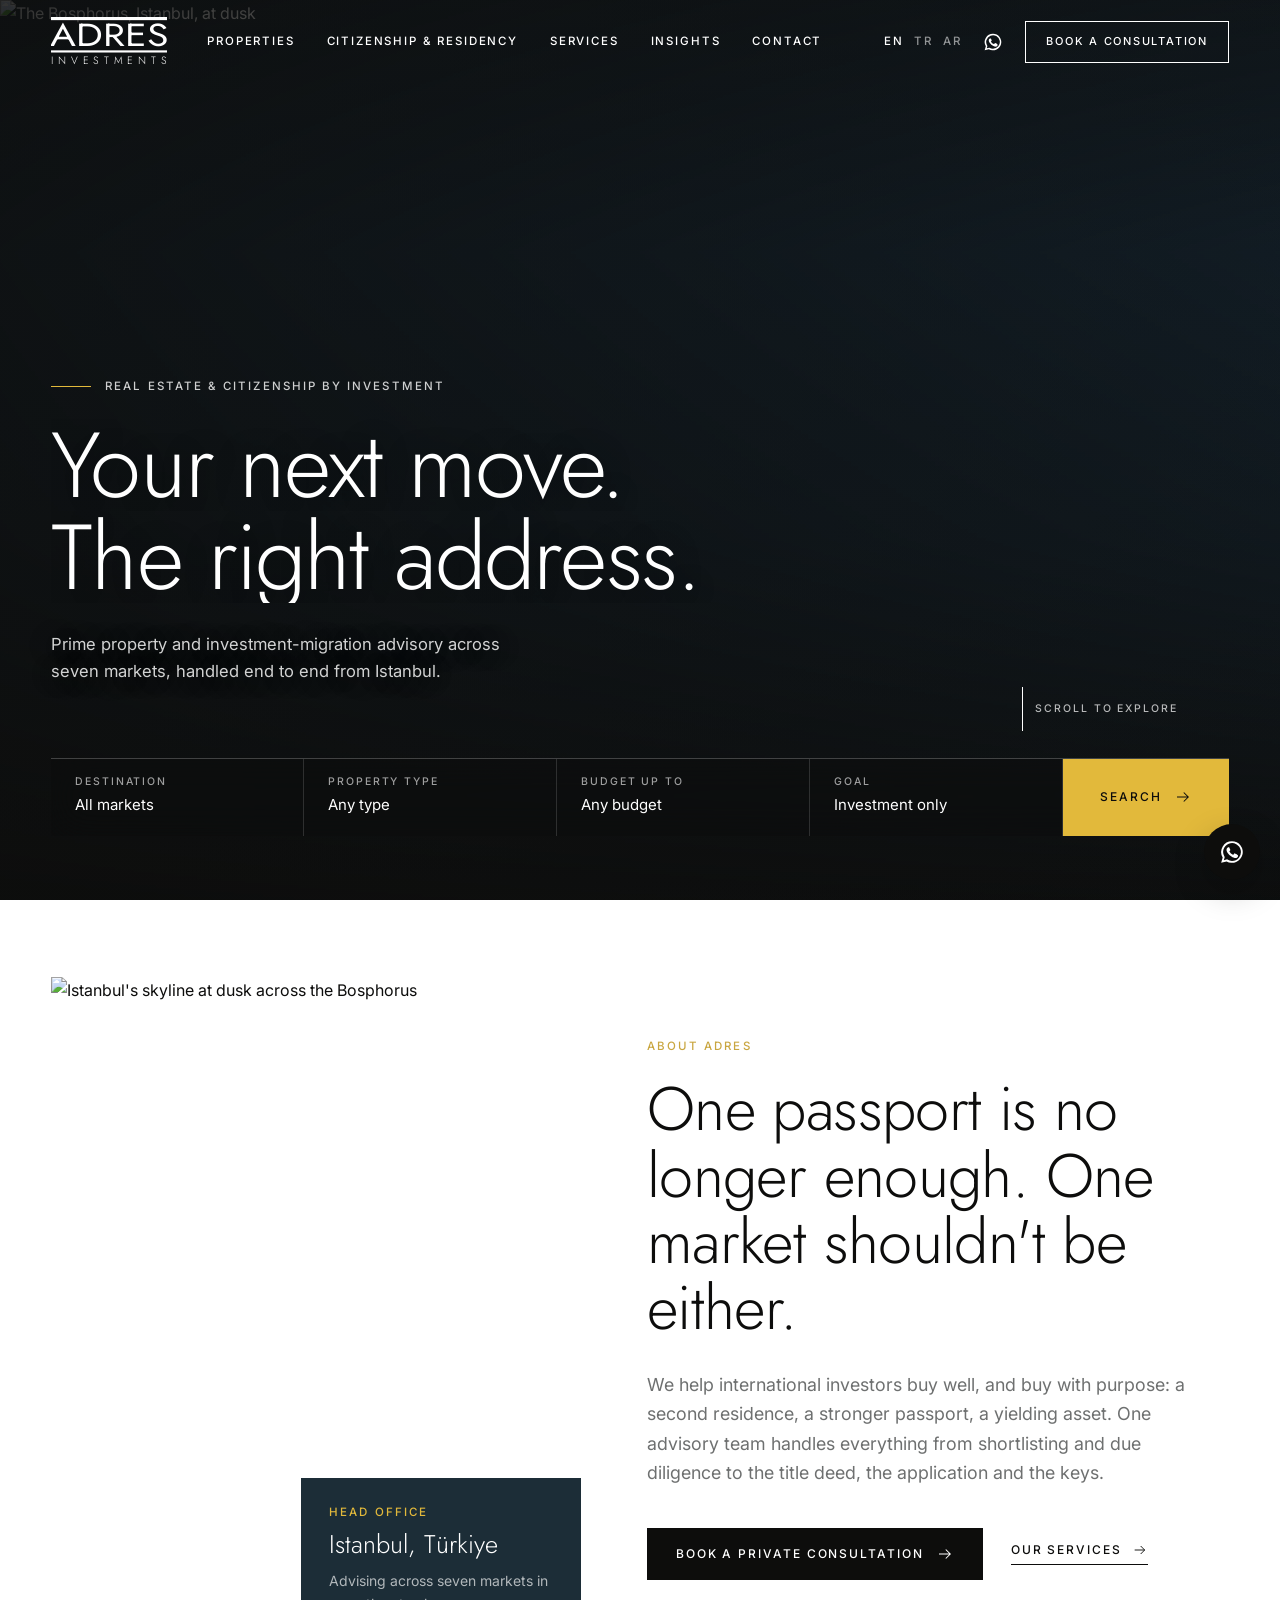
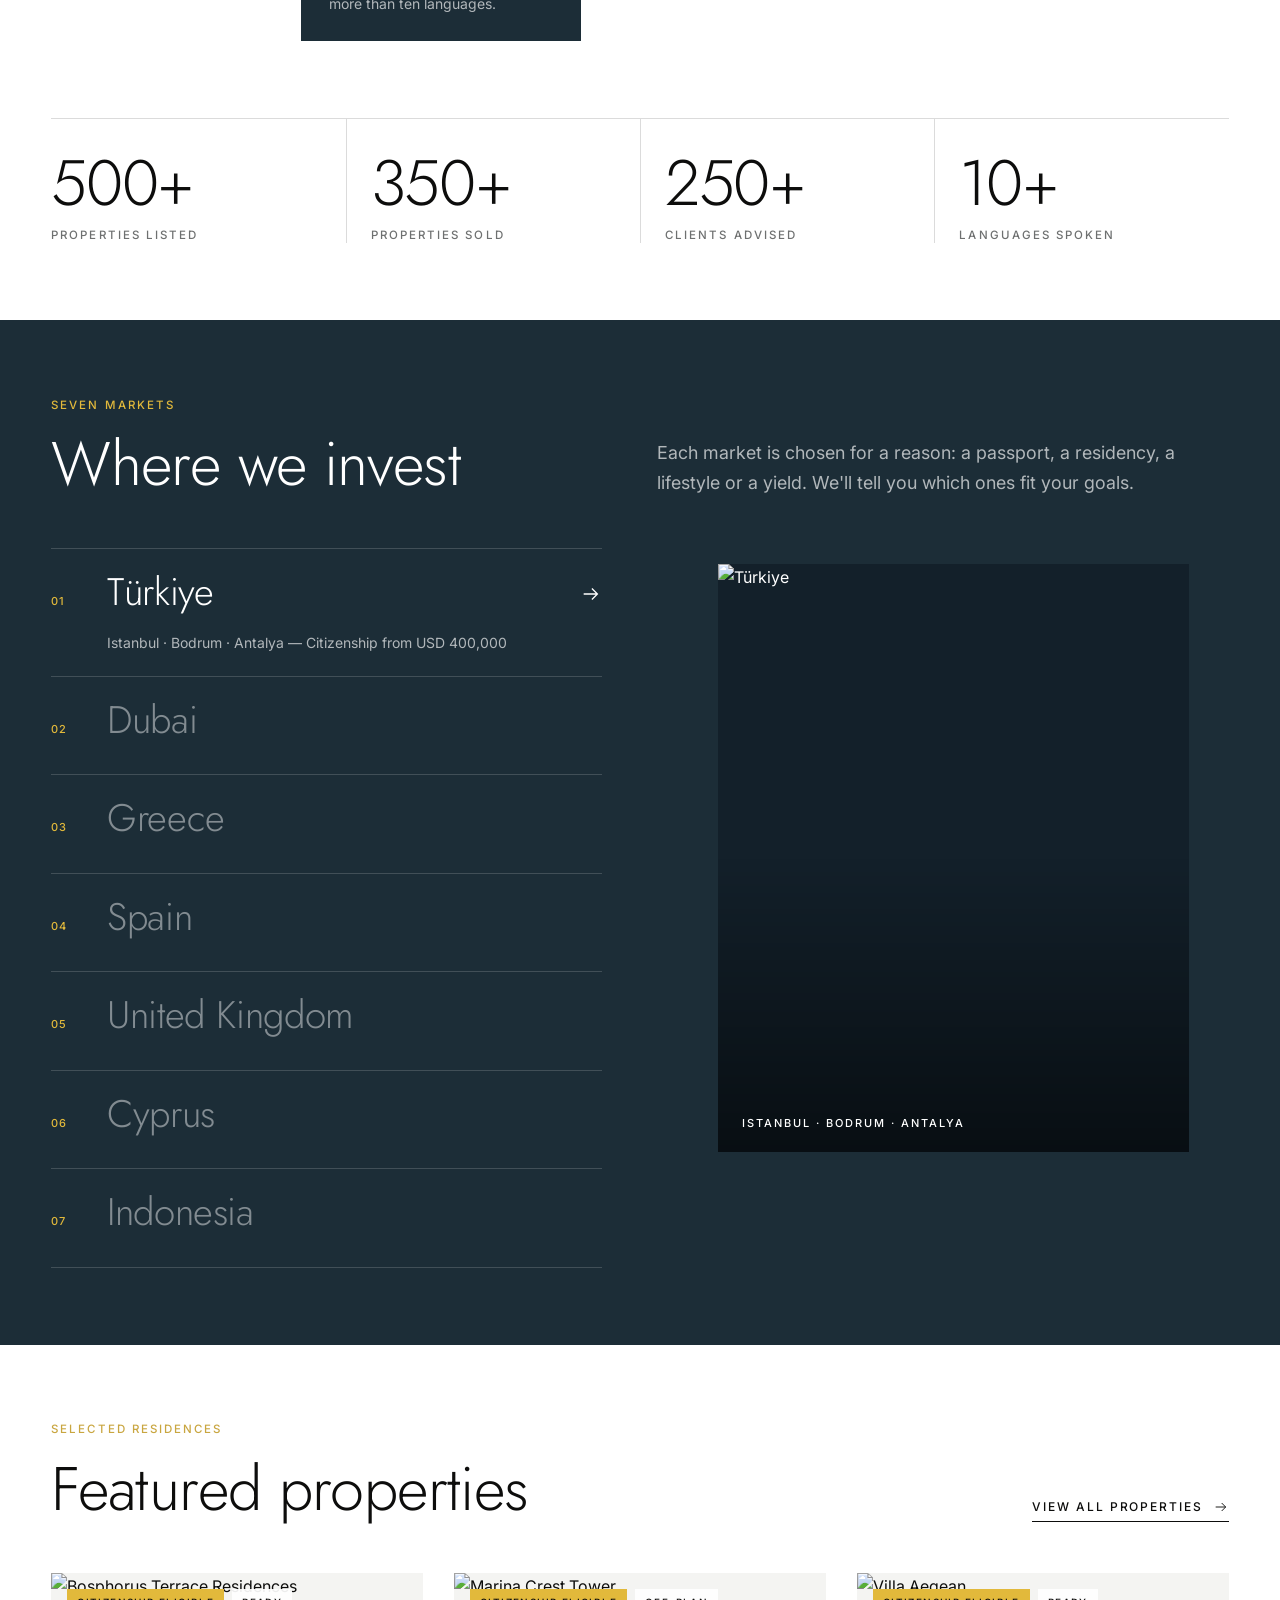
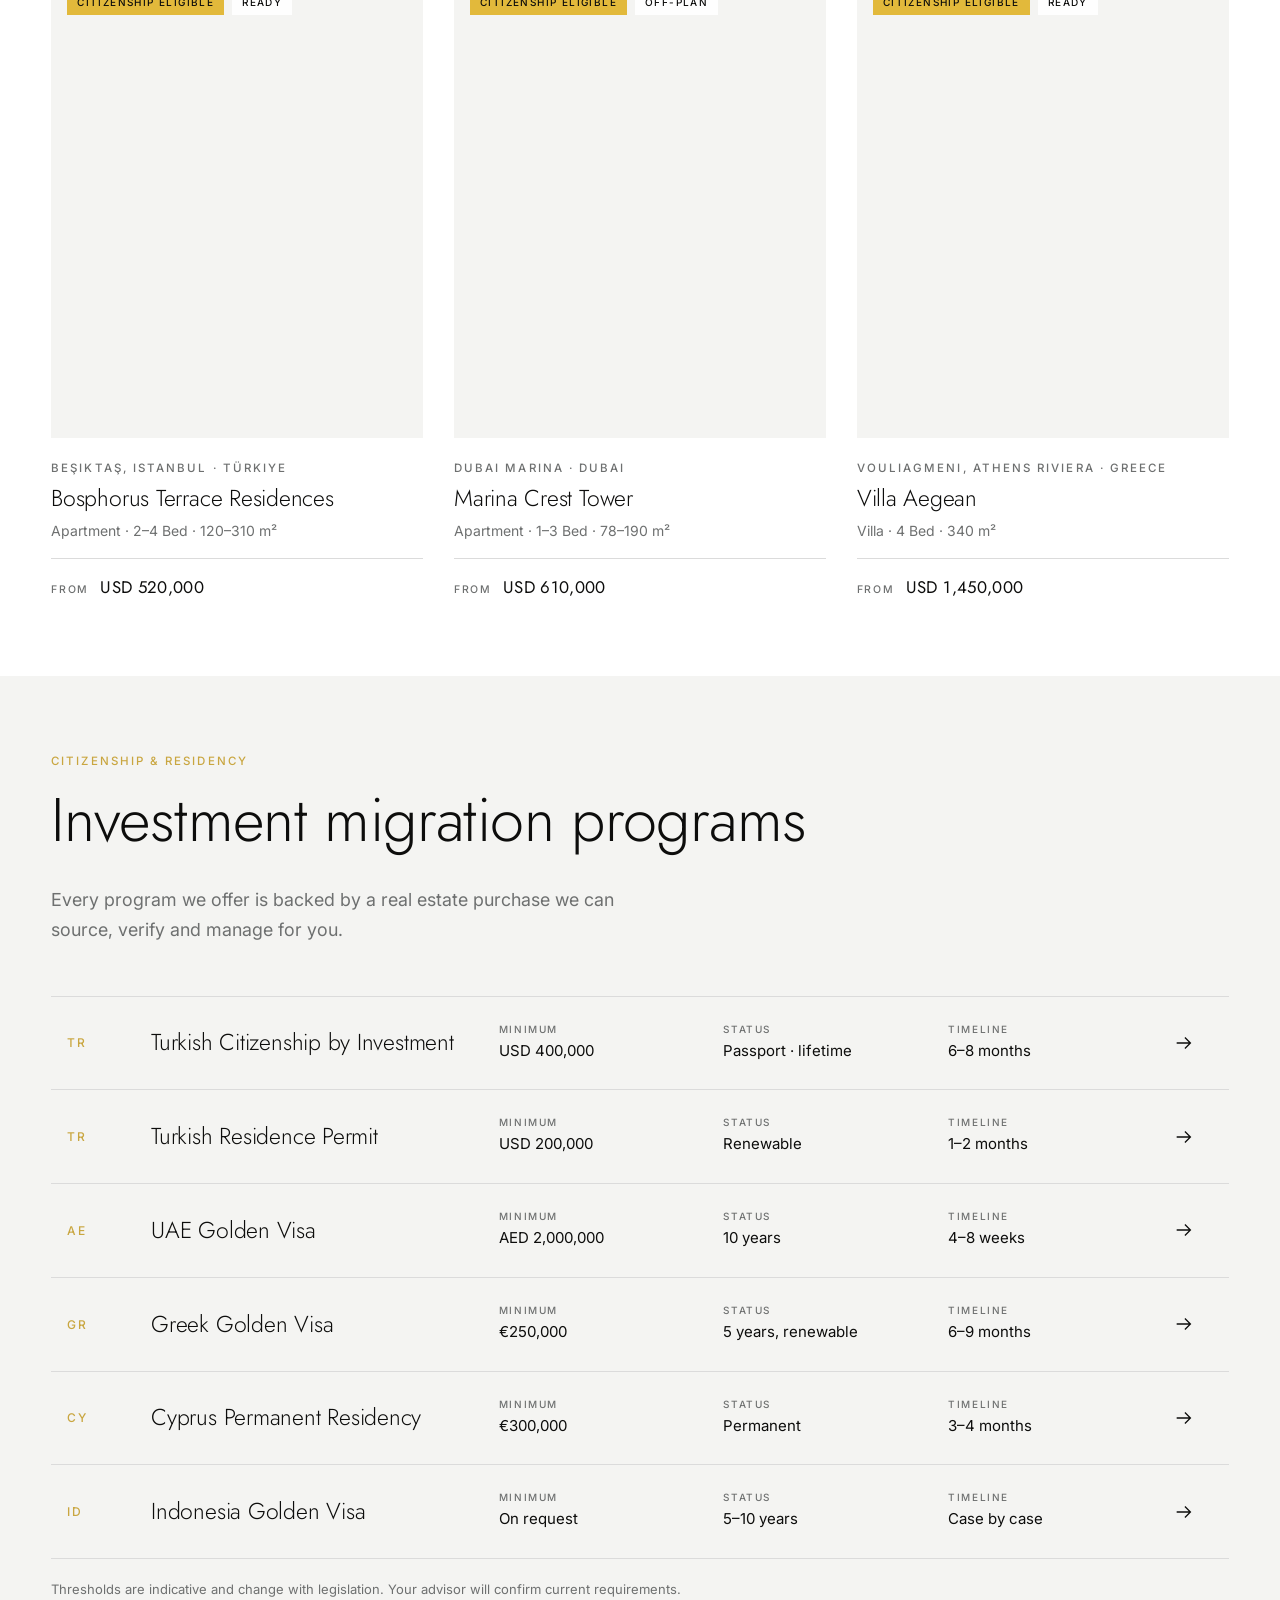
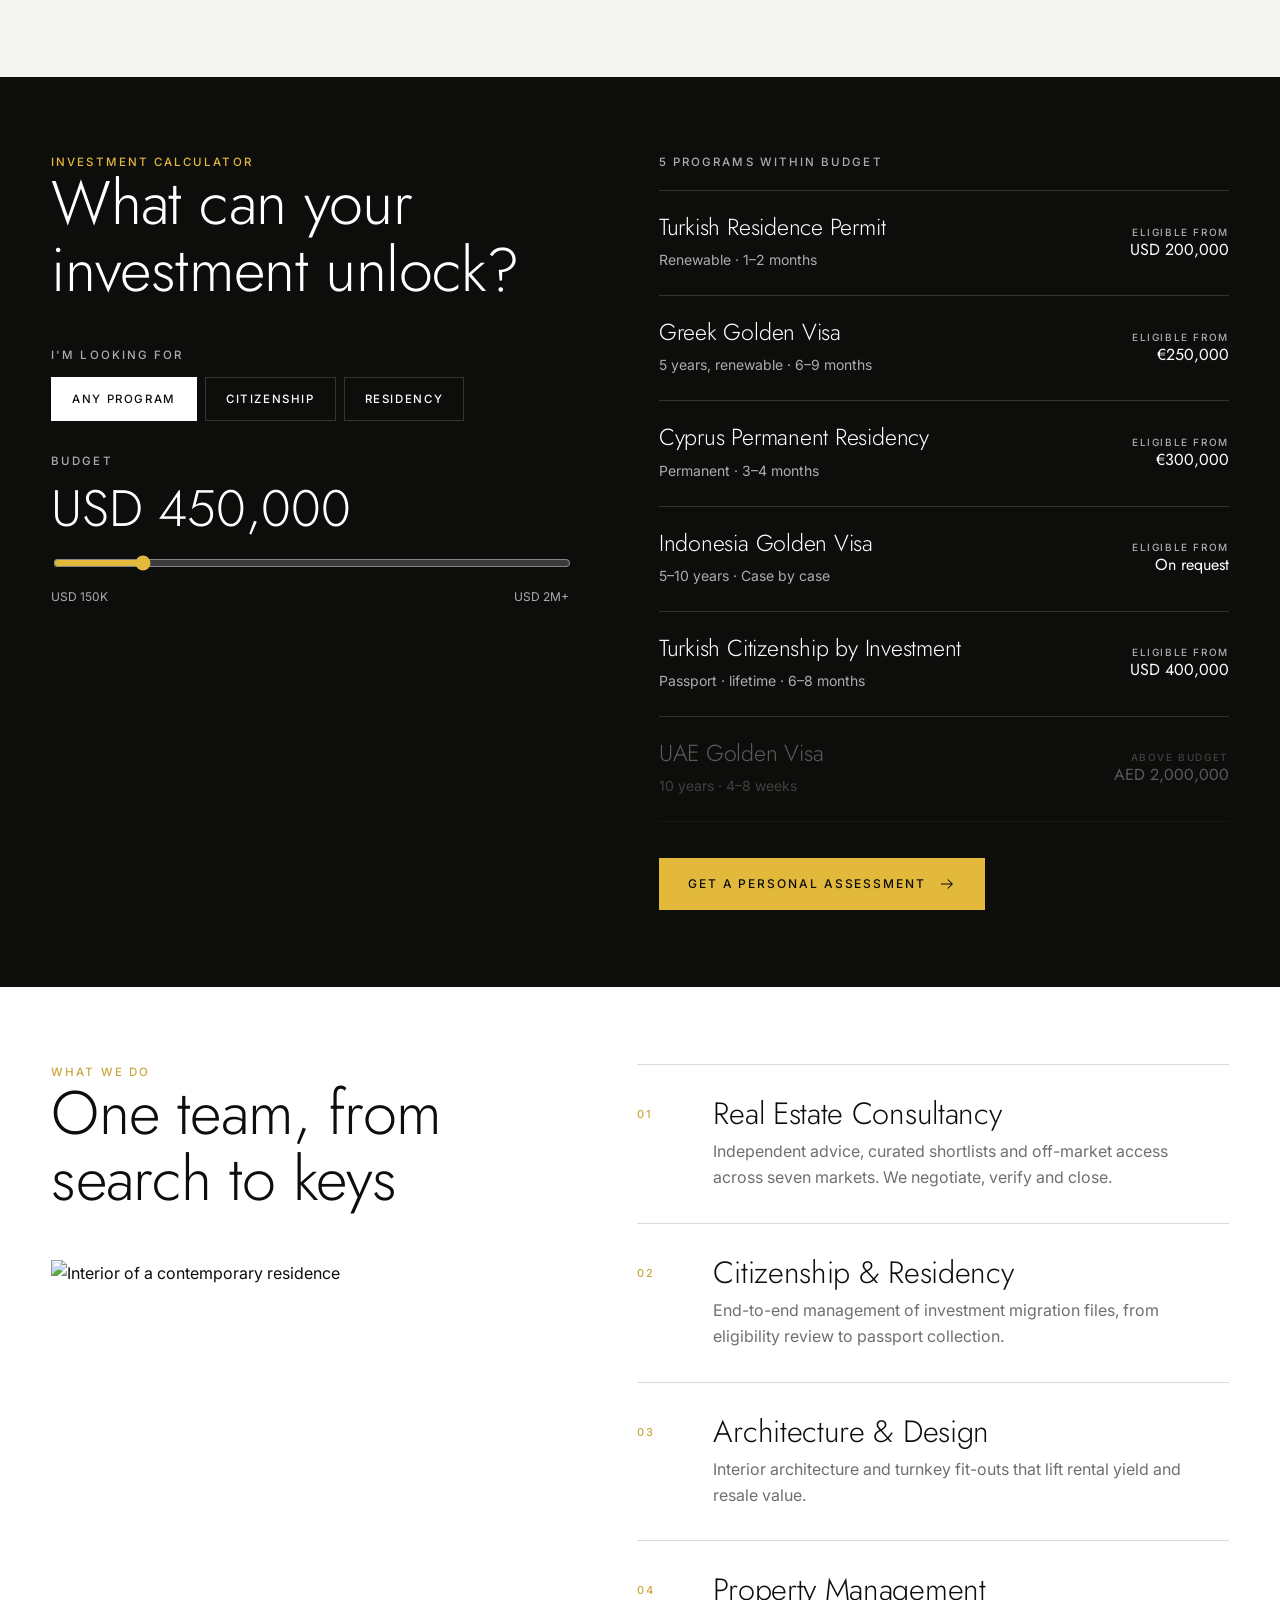
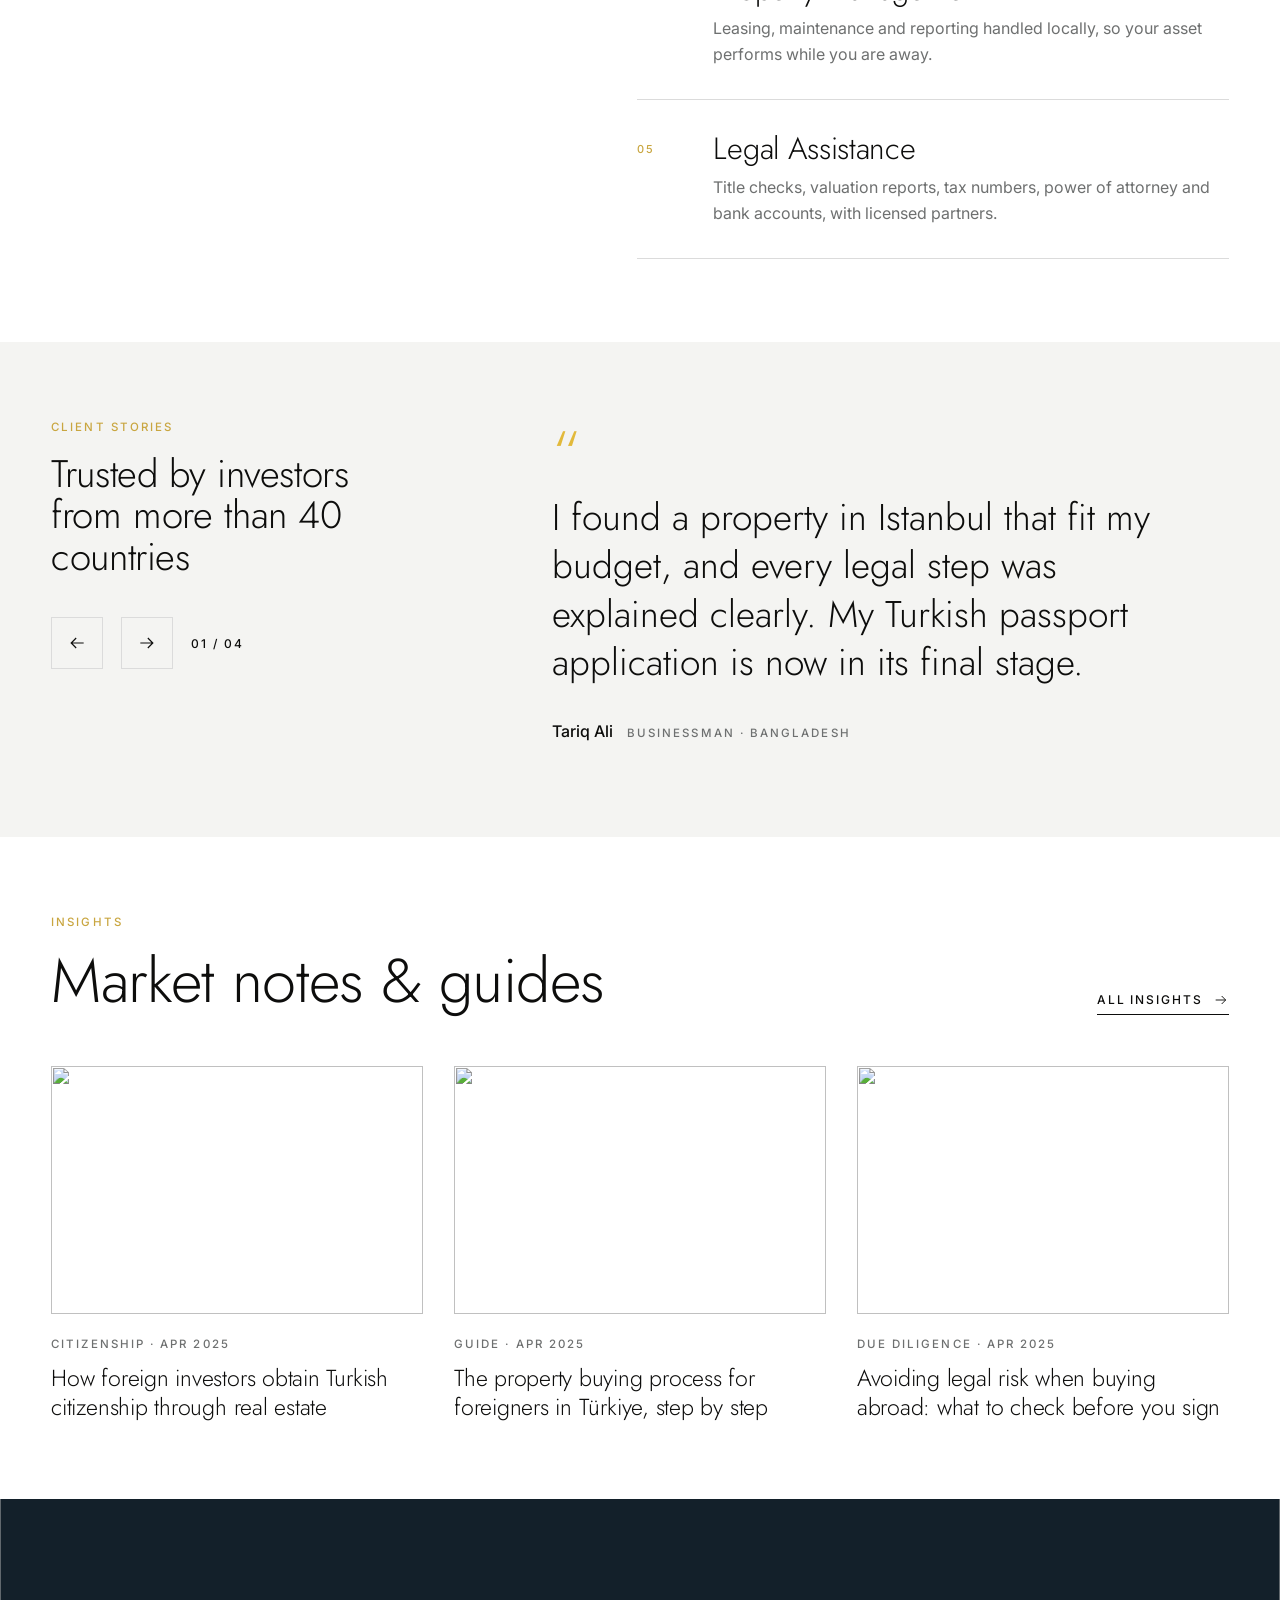
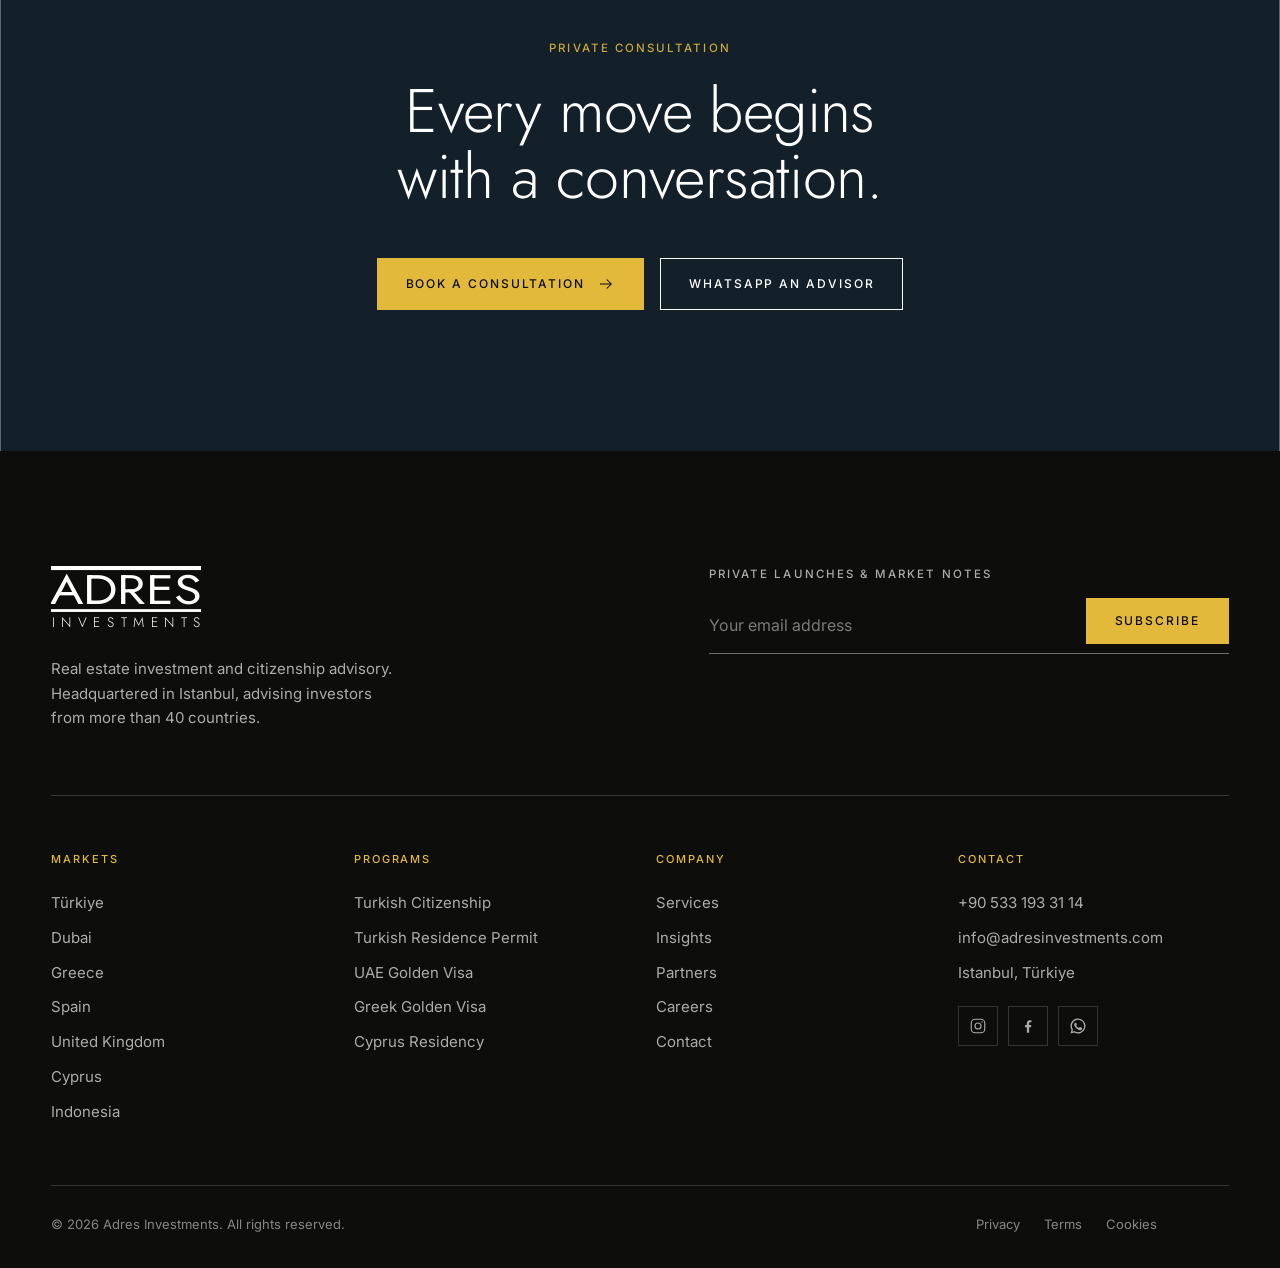
==== commit 788ed67e: "Improve hero legibility and tighten layout Darker left-weighted gradient and a soft text shadow behi" ====
--- a/index.html
+++ b/index.html
@@ -18,7 +18,8 @@
       const play = (!seen || /[?&]intro/.test(location.search)) && !matchMedia('(prefers-reduced-motion: reduce)').matches;
       if (play) root.classList.add('intro-on');
       setTimeout(() => { if (!window.__revealReady) root.classList.remove('js'); }, 2500);
-      setTimeout(() => { if (!window.__introDone) { root.classList.remove('intro-on'); document.getElementById('intro')?.remove(); } }, 9000);
+      // Only for when the scripts never run; once started, intro.js handles its own timeout.
+      setTimeout(() => { if (!window.__introStarted) { root.classList.remove('intro-on'); document.getElementById('intro')?.remove(); } }, 6000);
     })();
   </script>
 </head>
@@ -79,10 +80,18 @@
     <section class="section">
       <div class="container">
         <div class="statement">
-          <div data-reveal>
-            <p class="eyebrow gold">About Adres</p>
-          </div>
+          <figure class="statement-media" data-reveal>
+            <div class="frame">
+              <img data-parallax src="https://images.unsplash.com/photo-1527838832700-5059252407fa?auto=format&fit=crop&w=1200&q=80" alt="Istanbul's skyline at dusk across the Bosphorus" loading="lazy" />
+            </div>
+            <figcaption class="statement-card">
+              <p class="eyebrow">Head office</p>
+              <strong>Istanbul, Türkiye</strong>
+              <span>Advising across seven markets in more than ten languages.</span>
+            </figcaption>
+          </figure>
           <div>
+            <p class="eyebrow gold" data-reveal>About Adres</p>
             <h2 class="display-l" data-reveal>One passport is no longer enough. One market shouldn't be either.</h2>
             <p class="lede" data-reveal>We help international investors buy well, and buy with purpose: a second residence, a stronger passport, a yielding asset. One advisory team handles everything from shortlisting and due diligence to the title deed, the application and the keys.</p>
             <div class="statement-actions" data-reveal>
--- a/src/styles.css
+++ b/src/styles.css
@@ -45,8 +45,8 @@
 :focus-visible { outline: 2px solid var(--gold); outline-offset: 3px; }
 
 .container { width: 100%; max-width: var(--max); margin: 0 auto; padding: 0 var(--gutter); }
-.section { padding: clamp(88px, 12vw, 168px) 0; }
-.section-tight { padding: clamp(64px, 8vw, 112px) 0; }
+.section { padding: clamp(56px, 6vw, 96px) 0; }
+.section-tight { padding: clamp(48px, 6vw, 88px) 0; }
 .bg-mist { background: var(--mist); }
 .bg-navy { background: var(--navy); color: #fff; }
 .bg-ink { background: var(--ink); color: #fff; }
@@ -66,7 +66,7 @@
 .display-m { font-size: clamp(1.75rem, 3vw, 2.75rem); }
 .lede { font-size: clamp(1.05rem, 1.4vw, 1.2rem); color: var(--muted); max-width: 52ch; }
 .bg-navy .lede, .bg-ink .lede, .on-dark .lede { color: var(--muted-light); }
-.section-head { display: flex; justify-content: space-between; align-items: end; gap: 32px; margin-bottom: clamp(40px, 6vw, 72px); flex-wrap: wrap; }
+.section-head { display: flex; justify-content: space-between; align-items: end; gap: 32px; margin-bottom: clamp(32px, 4vw, 56px); flex-wrap: wrap; }
 .section-head .eyebrow { margin-bottom: 18px; }
 
 /* Buttons */
@@ -152,7 +152,13 @@
 .hero { position: relative; min-height: 100svh; color: #fff; display: flex; flex-direction: column; justify-content: flex-end; overflow: hidden; background: var(--navy-deep); }
 .hero-media { position: absolute; inset: 0; }
 .hero-media img { width: 100%; height: 100%; object-fit: cover; animation: kenburns 14s var(--ease) both; }
-.hero-media::after { content: ''; position: absolute; inset: 0; background: linear-gradient(180deg, rgba(13, 13, 12, 0.55) 0%, rgba(13, 13, 12, 0.12) 35%, rgba(13, 13, 12, 0.35) 62%, rgba(13, 13, 12, 0.86) 100%); }
+.hero-media::after {
+  content: ''; position: absolute; inset: 0;
+  background:
+    linear-gradient(90deg, rgba(13, 13, 12, 0.72) 0%, rgba(13, 13, 12, 0.5) 45%, rgba(13, 13, 12, 0.22) 100%),
+    linear-gradient(180deg, rgba(13, 13, 12, 0.45) 0%, rgba(13, 13, 12, 0) 28%, rgba(13, 13, 12, 0.25) 60%, rgba(13, 13, 12, 0.88) 100%);
+}
+.hero h1, .hero-sub, .page-hero-img h1 { text-shadow: 0 2px 28px rgba(0, 0, 0, 0.35); }
 @keyframes kenburns { from { transform: scale(1.12); } to { transform: scale(1); } }
 .hero-content { position: relative; padding-top: calc(var(--hdr) + 24px); padding-bottom: clamp(40px, 6vw, 64px); }
 .hero-content .eyebrow { color: rgba(255, 255, 255, 0.8); margin-bottom: 24px; display: flex; gap: 14px; align-items: center; }
@@ -194,23 +200,38 @@
 .page-hero .lede { margin-top: 24px; }
 .page-hero-img { position: relative; color: #fff; min-height: 78svh; display: flex; align-items: flex-end; padding: calc(var(--hdr) + 40px) 0 clamp(48px, 6vw, 80px); overflow: hidden; border: 0; }
 .page-hero-img > img { position: absolute; inset: 0; width: 100%; height: 100%; object-fit: cover; }
-.page-hero-img::before { content: ''; position: absolute; inset: 0; z-index: 1; background: linear-gradient(180deg, rgba(13, 13, 12, 0.5), rgba(13, 13, 12, 0.2) 40%, rgba(13, 13, 12, 0.85)); }
+.page-hero-img::before {
+  content: ''; position: absolute; inset: 0; z-index: 1;
+  background:
+    linear-gradient(90deg, rgba(13, 13, 12, 0.7) 0%, rgba(13, 13, 12, 0.45) 50%, rgba(13, 13, 12, 0.2) 100%),
+    linear-gradient(180deg, rgba(13, 13, 12, 0.45), rgba(13, 13, 12, 0.1) 40%, rgba(13, 13, 12, 0.88));
+}
 .page-hero-img .container { position: relative; z-index: 2; }
 .crumbs { display: flex; gap: 10px; margin-bottom: 26px; font: 500 11px/1 var(--body); letter-spacing: 0.16em; text-transform: uppercase; color: var(--muted); }
 .on-dark .crumbs { color: rgba(255, 255, 255, 0.7); }
 .crumbs a:hover { color: var(--gold-soft); }
 
 /* Statement + stats */
-.statement { display: grid; grid-template-columns: 1fr 1.4fr; gap: clamp(40px, 8vw, 120px); align-items: start; }
+.statement { display: grid; grid-template-columns: minmax(0, 1fr) minmax(0, 1.15fr); gap: clamp(40px, 7vw, 112px); align-items: center; }
+.statement .eyebrow { margin-bottom: 22px; }
 .statement p.lede { margin-top: 28px; }
 .statement-actions { margin-top: 40px; display: flex; gap: 28px; align-items: center; flex-wrap: wrap; }
-.stats { display: grid; grid-template-columns: repeat(4, 1fr); margin-top: clamp(72px, 9vw, 128px); border-top: 1px solid var(--line); }
+.statement-media { position: relative; margin: 0 0 32px; }
+.statement-media .frame { aspect-ratio: 4 / 5; max-height: 640px; width: 100%; overflow: hidden; }
+.statement-media img { width: 100%; height: 115%; object-fit: cover; }
+.statement-card { position: absolute; right: -24px; bottom: -32px; width: min(280px, 70%); padding: 26px 28px; background: var(--navy); color: #fff; }
+.statement-card .eyebrow { color: var(--gold); margin-bottom: 10px; }
+.statement-card strong { display: block; font: 300 1.6rem/1.2 var(--display); }
+.statement-card span { display: block; margin-top: 8px; font-size: 14px; color: var(--muted-light); }
+.stats { display: grid; grid-template-columns: repeat(4, 1fr); margin-top: clamp(56px, 6vw, 96px); border-top: 1px solid var(--line); }
 .stat { padding: 32px 24px 0 0; }
 .stat + .stat { padding-left: 24px; border-left: 1px solid var(--line); }
 .stat strong { display: block; font: 300 clamp(2.6rem, 5vw, 4.4rem)/1 var(--display); letter-spacing: -0.02em; }
 .stat span { display: block; margin-top: 12px; }
 @media (max-width: 900px) {
   .statement { grid-template-columns: minmax(0, 1fr); }
+  .statement-media .frame { aspect-ratio: 4 / 3; }
+  .statement-card { right: 16px; }
   .stats { grid-template-columns: 1fr 1fr; }
   .stat:nth-child(3) { padding-left: 0; border-left: 0; }
   .stat:nth-child(n + 3) { border-top: 1px solid var(--line); margin-top: 32px; }
@@ -329,7 +350,7 @@
 @media (max-width: 900px) { .insight-grid { grid-template-columns: 1fr; } }
 
 /* CTA band */
-.cta-band { position: relative; color: #fff; overflow: hidden; padding: clamp(120px, 16vw, 220px) 0; text-align: center; background: var(--navy-deep); }
+.cta-band { position: relative; color: #fff; overflow: hidden; padding: clamp(96px, 11vw, 168px) 0; text-align: center; background: var(--navy-deep); }
 .cta-band > img { position: absolute; inset: -10% 0; width: 100%; height: 120%; object-fit: cover; opacity: 0.45; }
 .cta-band .container { position: relative; }
 .cta-band h2 { max-width: 16ch; margin: 22px auto 0; }
